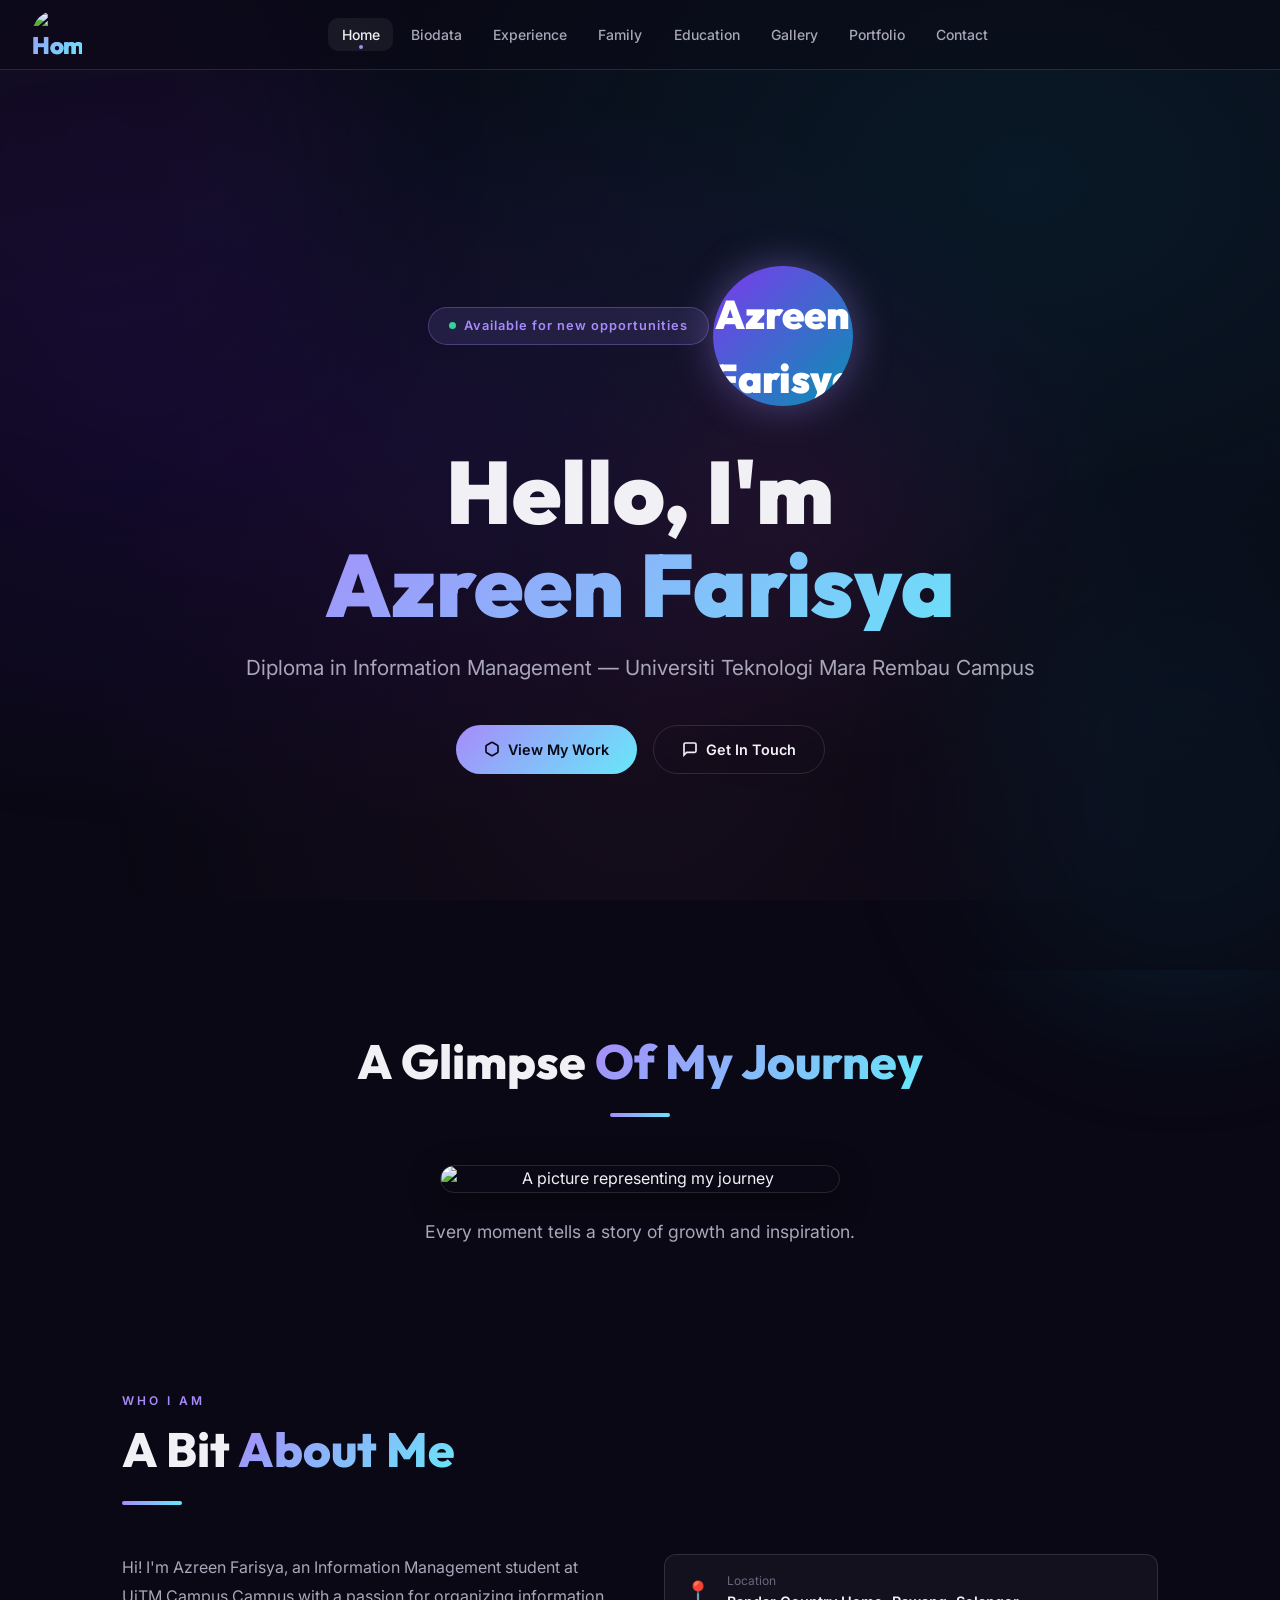
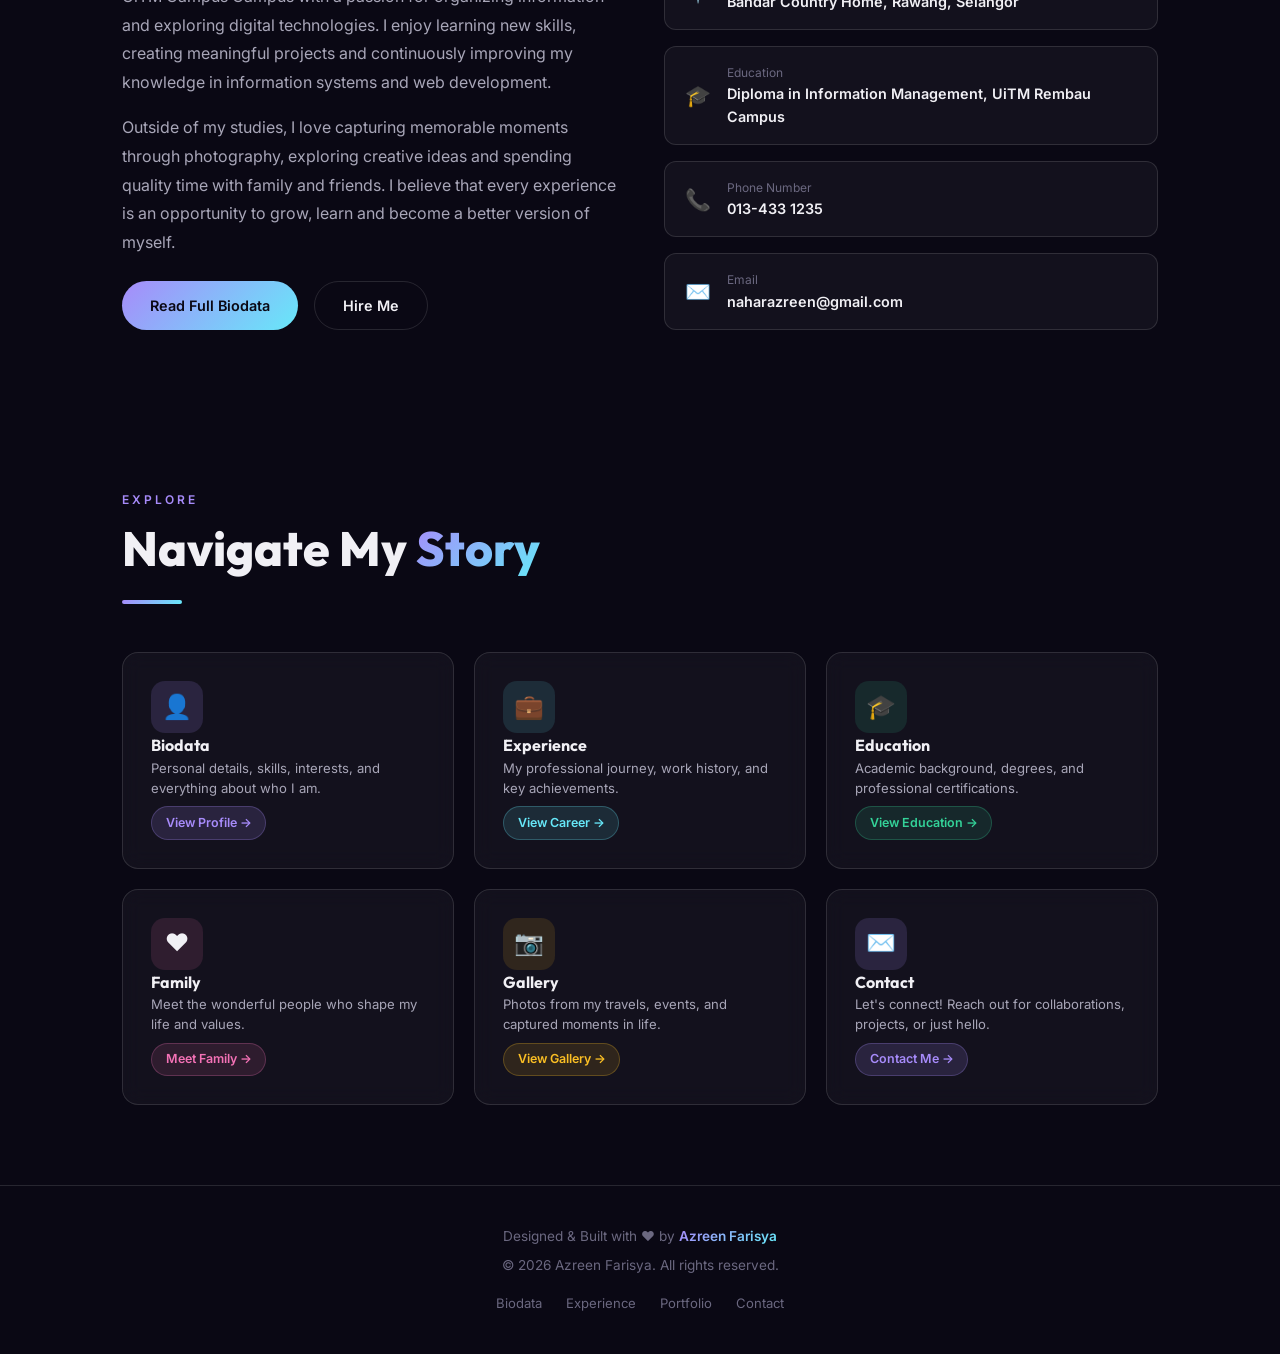
==== index.html @ 2688e260 "index.html" ====
<!DOCTYPE html>
<html lang="en">
<head>
    <meta charset="UTF-8" />
    <meta name="viewport" content="width=device-width, initial-scale=1.0" />
    <meta name="description" content="Alex Morgan — Software Engineer & Creative Mind. Welcome to my personal website." />
    <title>Azreen Farisya — Personal Website</title>

    <!-- ── ALL CSS MERGED INTERNALLY ── -->
    <style>
        /* ============================================================
           PERSONAL WEBSITE — GLOBAL DESIGN SYSTEM
           main.css (merged)
           ============================================================ */

        /* ── Google Fonts ── */
        @import url('https://fonts.googleapis.com/css2?family=Outfit:wght@300;400;500;600;700;800;900&family=Inter:wght@300;400;500;600&display=swap');

        /* ── CSS Custom Properties ── */
        :root {
            /* Color Palette */
            --bg-primary: #0a0814;
            --bg-secondary: #120f24;
            --bg-card: rgba(255, 255, 255, 0.04);
            --bg-card-hover: rgba(255, 255, 255, 0.08);
            --glass: rgba(255, 255, 255, 0.06);
            --glass-border: rgba(255, 255, 255, 0.12);

            /* Accent Colors */
            --accent-purple: #a78bfa;
            --accent-cyan: #67e8f9;
            --accent-pink: #f472b6;
            --accent-amber: #fbbf24;
            --accent-green: #34d399;

            /* Gradient */
            --grad-main: linear-gradient(135deg, #a78bfa 0%, #67e8f9 100%);
            --grad-card: linear-gradient(135deg, rgba(167, 139, 250, 0.15) 0%, rgba(103, 232, 249, 0.08) 100%);
            --grad-bg: radial-gradient(ellipse at 20% 50%, rgba(88, 28, 220, 0.25) 0%, transparent 60%),
                radial-gradient(ellipse at 80% 20%, rgba(6, 182, 212, 0.2) 0%, transparent 60%),
                radial-gradient(ellipse at 50% 80%, rgba(244, 114, 182, 0.1) 0%, transparent 60%);

            /* Text */
            --text-primary: #f1f0f5;
            --text-secondary: #a8a6b8;
            --text-muted: #6b6880;

            /* Typography */
            --font-heading: 'Outfit', sans-serif;
            --font-body: 'Inter', sans-serif;

            /* Spacing */
            --nav-h: 70px;

            /* Effects */
            --shadow-glow: 0 0 40px rgba(167, 139, 250, 0.25);
            --shadow-card: 0 8px 32px rgba(0, 0, 0, 0.4);
            --blur: blur(20px);
            --radius: 16px;
            --radius-sm: 10px;
            --radius-pill: 999px;

            /* Transitions */
            --trans: 0.3s cubic-bezier(0.4, 0, 0.2, 1);
            --trans-fast: 0.15s ease;
            --trans-slow: 0.6s cubic-bezier(0.4, 0, 0.2, 1);
        }

        /* ── Reset & Base ── */
        *,
        *::before,
        *::after {
            box-sizing: border-box;
            margin: 0;
            padding: 0;
        }

        html {
            scroll-behavior: smooth;
            font-size: 16px;
        }

        body {
            font-family: var(--font-body);
            background-color: var(--bg-primary);
            color: var(--text-primary);
            min-height: 100vh;
            line-height: 1.6;
            overflow-x: hidden;
        }

        body::before {
            content: '';
            position: fixed;
            inset: 0;
            background: var(--grad-bg);
            pointer-events: none;
            z-index: 0;
        }

        img {
            max-width: 100%;
            display: block;
        }
        a {
            color: inherit;
            text-decoration: none;
        }
        ul {
            list-style: none;
        }

        /* ── Scrollbar ── */
        ::-webkit-scrollbar {
            width: 6px;
        }
        ::-webkit-scrollbar-track {
            background: var(--bg-primary);
        }
        ::-webkit-scrollbar-thumb {
            background: rgba(167, 139, 250, 0.4);
            border-radius: 3px;
        }
        ::-webkit-scrollbar-thumb:hover {
            background: var(--accent-purple);
        }

        /* ── NAVIGATION BAR (from biodata.html) ── */
        .navbar {
            position: fixed;
            top: 0;
            left: 0;
            right: 0;
            height: var(--nav-h, 70px);
            z-index: 1000;
            display: flex;
            align-items: center;
            padding: 0 2rem;
            background: rgba(10, 8, 20, 0.75);
            backdrop-filter: blur(20px);
            -webkit-backdrop-filter: blur(20px);
            border-bottom: 1px solid var(--glass-border);
        }

        .nav-logo {
            font-family: var(--font-heading);
            font-size: 1.5rem;
            font-weight: 800;
            background: var(--grad-main);
            -webkit-background-clip: text;
            -webkit-text-fill-color: transparent;
            background-clip: text;
            letter-spacing: -0.5px;
            cursor: pointer;
            transition: opacity var(--trans-fast);
        }
        .nav-logo:hover {
            opacity: 0.85;
        }

        .nav-logo img {
            width: 50px;
            height: 50px;
            border-radius: 50%;
            object-fit: cover;
            display: block;
        }

        .nav-links {
            display: flex;
            align-items: center;
            gap: 0.25rem;
            margin: 0 auto;
        }

        .nav-link {
            font-family: var(--font-body);
            font-size: 0.875rem;
            font-weight: 500;
            color: var(--text-secondary);
            padding: 0.5rem 0.85rem;
            border-radius: var(--radius-sm, 10px);
            transition: color var(--trans-fast), background var(--trans-fast);
            position: relative;
        }
        .nav-link:hover,
        .nav-link.active {
            color: var(--text-primary);
            background: var(--glass);
        }
        .nav-link.active::after {
            content: '';
            position: absolute;
            bottom: 2px;
            left: 50%;
            transform: translateX(-50%);
            width: 4px;
            height: 4px;
            border-radius: 50%;
            background: var(--accent-purple);
        }

        /* ── Hamburger Toggle ── */
        .nav-toggle {
            display: none;
            flex-direction: column;
            gap: 5px;
            cursor: pointer;
            padding: 4px;
            border: none;
            background: transparent;
        }
        .nav-toggle span {
            display: block;
            width: 24px;
            height: 2px;
            background: var(--text-primary);
            border-radius: 2px;
            transition: transform var(--trans), opacity var(--trans);
        }
        .nav-toggle.open span:nth-child(1) {
            transform: translateY(7px) rotate(45deg);
        }
        .nav-toggle.open span:nth-child(2) {
            opacity: 0;
        }
        .nav-toggle.open span:nth-child(3) {
            transform: translateY(-7px) rotate(-45deg);
        }

        /* ── Mobile Responsive ── */
        @media (max-width: 768px) {
            .nav-toggle {
                display: flex;
            }
            .nav-links {
                position: fixed;
                top: var(--nav-h, 70px);
                left: 0;
                right: 0;
                background: rgba(10, 8, 20, 0.97);
                backdrop-filter: blur(20px);
                flex-direction: column;
                padding: 1.5rem;
                gap: 0.5rem;
                transform: translateY(-110%);
                transition: transform var(--trans);
                border-bottom: 1px solid var(--glass-border);
            }
            .nav-links.open {
                transform: translateY(0);
            }
            .nav-link {
                width: 100%;
                text-align: center;
                padding: 0.75rem;
            }
        }
        /* ============================================================
           PAGE WRAPPER
           ============================================================ */

        .page-wrap {
            position: relative;
            z-index: 1;
            padding-top: var(--nav-h);
            min-height: 100vh;
        }

        /* ============================================================
           SECTION BASE
           ============================================================ */

        .section {
            padding: 5rem 2rem;
            max-width: 1100px;
            margin: 0 auto;
        }

        .section-tag {
            font-size: 0.75rem;
            font-weight: 600;
            text-transform: uppercase;
            letter-spacing: 3px;
            color: var(--accent-purple);
            margin-bottom: 0.75rem;
        }

        .section-title {
            font-family: var(--font-heading);
            font-size: clamp(2rem, 4vw, 3rem);
            font-weight: 800;
            line-height: 1.15;
            margin-bottom: 1rem;
            color: var(--text-primary);
        }

        .section-title span {
            background: var(--grad-main);
            -webkit-background-clip: text;
            -webkit-text-fill-color: transparent;
            background-clip: text;
        }

        .section-subtitle {
            font-size: 1.05rem;
            color: var(--text-secondary);
            max-width: 600px;
            line-height: 1.7;
        }

        .section-divider {
            width: 60px;
            height: 4px;
            border-radius: 2px;
            background: var(--grad-main);
            margin: 1.5rem 0 3rem;
        }

        /* ============================================================
           CARDS
           ============================================================ */

        .card {
            background: var(--bg-card);
            border: 1px solid var(--glass-border);
            border-radius: var(--radius);
            padding: 1.75rem;
            transition: background var(--trans), transform var(--trans), box-shadow var(--trans);
            backdrop-filter: blur(10px);
            position: relative;
            overflow: hidden;
        }

        .card::before {
            content: '';
            position: absolute;
            inset: 0;
            background: var(--grad-card);
            opacity: 0;
            transition: opacity var(--trans);
            border-radius: var(--radius);
        }

        .card:hover {
            background: var(--bg-card-hover);
            transform: translateY(-4px);
            box-shadow: var(--shadow-card), 0 0 30px rgba(167, 139, 250, 0.15);
        }
        .card:hover::before {
            opacity: 1;
        }

        .card-inner {
            position: relative;
            z-index: 1;
        }

        /* ============================================================
           BUTTONS
           ============================================================ */

        .btn {
            display: inline-flex;
            align-items: center;
            gap: 0.5rem;
            padding: 0.75rem 1.75rem;
            border-radius: var(--radius-pill);
            font-family: var(--font-body);
            font-size: 0.9rem;
            font-weight: 600;
            cursor: pointer;
            transition: all var(--trans);
            border: none;
            text-decoration: none;
        }

        .btn-primary {
            background: var(--grad-main);
            color: #0a0814;
        }
        .btn-primary:hover {
            box-shadow: 0 0 25px rgba(167, 139, 250, 0.6);
            transform: translateY(-2px);
        }

        .btn-outline {
            background: transparent;
            color: var(--text-primary);
            border: 1px solid var(--glass-border);
        }
        .btn-outline:hover {
            background: var(--glass);
            border-color: var(--accent-purple);
            box-shadow: 0 0 20px rgba(167, 139, 250, 0.2);
            transform: translateY(-2px);
        }

        /* ============================================================
           BADGE / PILL TAGS
           ============================================================ */

        .badge {
            display: inline-flex;
            align-items: center;
            gap: 0.4rem;
            padding: 0.35rem 0.85rem;
            border-radius: var(--radius-pill);
            font-size: 0.78rem;
            font-weight: 600;
            background: rgba(167, 139, 250, 0.15);
            color: var(--accent-purple);
            border: 1px solid rgba(167, 139, 250, 0.25);
        }
        .badge.cyan {
            background: rgba(103, 232, 249, 0.12);
            color: var(--accent-cyan);
            border-color: rgba(103, 232, 249, 0.25);
        }
        .badge.pink {
            background: rgba(244, 114, 182, 0.12);
            color: var(--accent-pink);
            border-color: rgba(244, 114, 182, 0.25);
        }
        .badge.amber {
            background: rgba(251, 191, 36, 0.12);
            color: var(--accent-amber);
            border-color: rgba(251, 191, 36, 0.25);
        }
        .badge.green {
            background: rgba(52, 211, 153, 0.12);
            color: var(--accent-green);
            border-color: rgba(52, 211, 153, 0.25);
        }

        /* ============================================================
           TOAST NOTIFICATIONS
           ============================================================ */

        #toast-container {
            position: fixed;
            bottom: 1.5rem;
            right: 1.5rem;
            z-index: 9999;
            display: flex;
            flex-direction: column;
            gap: 0.75rem;
            pointer-events: none;
        }

        .toast {
            display: flex;
            align-items: flex-start;
            gap: 0.85rem;
            background: rgba(18, 15, 36, 0.95);
            border: 1px solid var(--glass-border);
            border-radius: var(--radius);
            padding: 1rem 1.25rem;
            min-width: 300px;
            max-width: 380px;
            backdrop-filter: blur(20px);
            box-shadow: 0 8px 32px rgba(0, 0, 0, 0.5), 0 0 0 1px rgba(255, 255, 255, 0.05);
            pointer-events: all;
            animation: toastIn 0.4s cubic-bezier(0.4, 0, 0.2, 1) forwards;
            position: relative;
            overflow: hidden;
        }

        .toast.hide {
            animation: toastOut 0.35s cubic-bezier(0.4, 0, 0.2, 1) forwards;
        }

        .toast::before {
            content: '';
            position: absolute;
            left: 0;
            top: 0;
            bottom: 0;
            width: 3px;
            border-radius: 2px 0 0 2px;
        }
        .toast.success::before {
            background: var(--accent-green);
        }
        .toast.info::before {
            background: var(--accent-cyan);
        }
        .toast.warning::before {
            background: var(--accent-amber);
        }
        .toast.error::before {
            background: var(--accent-pink);
        }
        .toast.welcome::before {
            background: var(--accent-purple);
        }

        .toast-icon {
            font-size: 1.25rem;
            flex-shrink: 0;
            margin-top: 0.1rem;
        }

        .toast-body {
            flex: 1;
        }
        .toast-title {
            font-family: var(--font-heading);
            font-size: 0.9rem;
            font-weight: 700;
            color: var(--text-primary);
            margin-bottom: 0.2rem;
        }
        .toast-msg {
            font-size: 0.8rem;
            color: var(--text-secondary);
            line-height: 1.5;
        }

        .toast-close {
            background: transparent;
            border: none;
            color: var(--text-muted);
            cursor: pointer;
            font-size: 1rem;
            line-height: 1;
            padding: 0;
            transition: color var(--trans-fast);
            flex-shrink: 0;
        }
        .toast-close:hover {
            color: var(--text-primary);
        }

        .toast-progress {
            position: absolute;
            bottom: 0;
            left: 0;
            height: 2px;
            background: var(--grad-main);
            border-radius: 0 0 var(--radius) var(--radius);
            animation: toastProgress linear forwards;
        }

        @keyframes toastIn {
            from {
                opacity: 0;
                transform: translateX(100%);
            }
            to {
                opacity: 1;
                transform: translateX(0);
            }
        }
        @keyframes toastOut {
            from {
                opacity: 1;
                transform: translateX(0);
            }
            to {
                opacity: 0;
                transform: translateX(110%);
            }
        }
        @keyframes toastProgress {
            from {
                width: 100%;
            }
            to {
                width: 0%;
            }
        }

        /* ============================================================
           SKILL BARS
           ============================================================ */

        .skill-item {
            margin-bottom: 1.25rem;
        }
        .skill-header {
            display: flex;
            justify-content: space-between;
            margin-bottom: 0.5rem;
            font-size: 0.875rem;
            font-weight: 500;
        }
        .skill-bar {
            height: 6px;
            border-radius: 3px;
            background: rgba(255, 255, 255, 0.08);
            overflow: hidden;
        }
        .skill-fill {
            height: 100%;
            border-radius: 3px;
            background: var(--grad-main);
            width: 0;
            transition: width 1.2s cubic-bezier(0.4, 0, 0.2, 1);
        }

        /* ============================================================
           TIMELINE
           ============================================================ */

        .timeline {
            position: relative;
            padding-left: 2.5rem;
        }
        .timeline::before {
            content: '';
            position: absolute;
            left: 0.5rem;
            top: 0.5rem;
            bottom: 0;
            width: 2px;
            background: linear-gradient(to bottom, var(--accent-purple), transparent);
            border-radius: 1px;
        }

        .timeline-item {
            position: relative;
            margin-bottom: 2.5rem;
        }
        .timeline-item::before {
            content: '';
            position: absolute;
            left: -2.05rem;
            top: 0.35rem;
            width: 12px;
            height: 12px;
            border-radius: 50%;
            background: var(--accent-purple);
            box-shadow: 0 0 12px rgba(167, 139, 250, 0.6);
            border: 2px solid var(--bg-primary);
        }
        .timeline-date {
            font-size: 0.78rem;
            font-weight: 600;
            color: var(--accent-cyan);
            text-transform: uppercase;
            letter-spacing: 1px;
            margin-bottom: 0.5rem;
        }
        .timeline-title {
            font-family: var(--font-heading);
            font-size: 1.1rem;
            font-weight: 700;
            margin-bottom: 0.3rem;
        }
        .timeline-sub {
            font-size: 0.875rem;
            color: var(--accent-purple);
            margin-bottom: 0.75rem;
        }
        .timeline-desc {
            font-size: 0.875rem;
            color: var(--text-secondary);
            line-height: 1.7;
        }

        /* ============================================================
           GRID UTILITIES
           ============================================================ */

        .grid-2 {
            display: grid;
            grid-template-columns: repeat(2, 1fr);
            gap: 1.5rem;
        }
        .grid-3 {
            display: grid;
            grid-template-columns: repeat(3, 1fr);
            gap: 1.5rem;
        }
        .grid-4 {
            display: grid;
            grid-template-columns: repeat(4, 1fr);
            gap: 1.5rem;
        }

        @media (max-width: 900px) {
            .grid-3 {
                grid-template-columns: repeat(2, 1fr);
            }
            .grid-4 {
                grid-template-columns: repeat(2, 1fr);
            }
        }
        @media (max-width: 600px) {
            .grid-2,
            .grid-3,
            .grid-4 {
                grid-template-columns: 1fr;
            }
        }

        /* ============================================================
           FOOTER
           ============================================================ */

        .footer {
            position: relative;
            z-index: 1;
            text-align: center;
            padding: 2.5rem 2rem;
            border-top: 1px solid var(--glass-border);
            background: rgba(10, 8, 20, 0.5);
        }
        .footer p {
            font-size: 0.85rem;
            color: var(--text-muted);
        }
        .footer span {
            background: var(--grad-main);
            -webkit-background-clip: text;
            -webkit-text-fill-color: transparent;
            background-clip: text;
            font-weight: 600;
        }
        .footer-links {
            display: flex;
            justify-content: center;
            gap: 1.5rem;
            margin-top: 1rem;
        }
        .footer-links a {
            font-size: 0.82rem;
            color: var(--text-muted);
            transition: color var(--trans-fast);
        }
        .footer-links a:hover {
            color: var(--accent-purple);
        }

        /* ============================================================
           AVATAR / PROFILE
           ============================================================ */

        .avatar-ring {
            position: relative;
            display: inline-block;
        }
        .avatar-ring::before {
            content: '';
            position: absolute;
            inset: -4px;
            border-radius: 50%;
            background: var(--grad-main);
            z-index: -1;
            animation: spin 8s linear infinite;
        }
        .avatar-ring::after {
            content: '';
            position: absolute;
            inset: -8px;
            border-radius: 50%;
            background: var(--grad-main);
            opacity: 0.2;
            z-index: -2;
            filter: blur(8px);
        }

        @keyframes spin {
            from {
                transform: rotate(0deg);
            }
            to {
                transform: rotate(360deg);
            }
        }

        .avatar {
            width: 180px;
            height: 180px;
            border-radius: 50%;
            object-fit: cover;
            border: 4px solid var(--bg-primary);
        }

        /* ============================================================
           MISC UTILITIES
           ============================================================ */

        .text-gradient {
            background: var(--grad-main);
            -webkit-background-clip: text;
            -webkit-text-fill-color: transparent;
            background-clip: text;
        }
        .flex {
            display: flex;
        }
        .items-center {
            align-items: center;
        }
        .gap-1 {
            gap: 0.5rem;
        }
        .gap-2 {
            gap: 1rem;
        }
        .gap-3 {
            gap: 1.5rem;
        }
        .mt-1 {
            margin-top: 0.5rem;
        }
        .mt-2 {
            margin-top: 1rem;
        }
        .mt-3 {
            margin-top: 1.5rem;
        }
        .mb-1 {
            margin-bottom: 0.5rem;
        }
        .mb-2 {
            margin-bottom: 1rem;
        }

        /* Fade in on scroll */
        .fade-up {
            opacity: 0;
            transform: translateY(30px);
            transition: opacity 0.7s ease, transform 0.7s ease;
        }
        .fade-up.visible {
            opacity: 1;
            transform: translateY(0);
        }

        /* ── Floating orbs in background ── */
        .orb {
            position: fixed;
            border-radius: 50%;
            filter: blur(80px);
            opacity: 0.15;
            pointer-events: none;
            z-index: 0;
            animation: float 12s ease-in-out infinite;
        }
        .orb-1 {
            width: 500px;
            height: 500px;
            background: #7c3aed;
            top: -100px;
            left: -150px;
        }
        .orb-2 {
            width: 400px;
            height: 400px;
            background: #0891b2;
            bottom: -100px;
            right: -100px;
            animation-delay: -6s;
        }
        .orb-3 {
            width: 300px;
            height: 300px;
            background: #be185d;
            top: 40%;
            left: 50%;
            animation-delay: -3s;
        }

        @keyframes float {
            0%,
            100% {
                transform: translateY(0) scale(1);
            }
            50% {
                transform: translateY(-30px) scale(1.05);
            }
        }

        /* ============================================================
           PAGE HERO
           ============================================================ */

        .page-hero {
            text-align: center;
            padding: 5rem 2rem 3rem;
            position: relative;
            z-index: 1;
        }
        .page-hero-tag {
            display: inline-flex;
            align-items: center;
            gap: 0.5rem;
            padding: 0.4rem 1rem;
            border-radius: var(--radius-pill);
            background: rgba(167, 139, 250, 0.12);
            border: 1px solid rgba(167, 139, 250, 0.25);
            font-size: 0.78rem;
            font-weight: 600;
            color: var(--accent-purple);
            text-transform: uppercase;
            letter-spacing: 2px;
            margin-bottom: 1.5rem;
        }
        .page-hero h1 {
            font-family: var(--font-heading);
            font-size: clamp(2.5rem, 6vw, 4rem);
            font-weight: 900;
            line-height: 1.1;
            margin-bottom: 1rem;
        }
        .page-hero p {
            font-size: 1.1rem;
            color: var(--text-secondary);
            max-width: 550px;
            margin: 0 auto;
            line-height: 1.7;
        }

        /* ─────────────────────────────────────────────────────────────
           HOMEPAGE — HERO, STATS, QUICK NAV, ABOUT SNIPPET
           (modified to include video background and picture section)
           ───────────────────────────────────────────────────────────── */

        /* ── Hero ── */
        .hero {
            min-height: 100vh;
            display: flex;
            align-items: center;
            justify-content: center;
            text-align: center;
            padding: 2rem;
            position: relative;
            overflow: hidden;
        }

        /* Video background */
        .hero-video {
            position: absolute;
            top: 0;
            left: 0;
            width: 100%;
            height: 100%;
            object-fit: cover;
            z-index: 0;
            filter: brightness(0.5); /* darken for text readability */
        }

        /* Remove mesh gradient overlay since we have video */
        .hero::before {
            content: '';
            position: absolute;
            inset: 0;
            background: rgba(10, 8, 20, 0.5); /* semi-transparent overlay for better contrast */
            pointer-events: none;
            z-index: 1;
        }

        .hero-particles {
            position: absolute;
            inset: 0;
            pointer-events: none;
            overflow: hidden;
            z-index: 1;
        }
        .particle {
            position: absolute;
            border-radius: 50%;
            background: var(--accent-purple);
            animation: particleFloat linear infinite;
            opacity: 0;
        }

        @keyframes particleFloat {
            0% {
                transform: translateY(100vh) scale(0);
                opacity: 0;
            }
            10% {
                opacity: 0.6;
            }
            90% {
                opacity: 0.3;
            }
            100% {
                transform: translateY(-20px) scale(1);
                opacity: 0;
            }
        }

        .hero-content {
            position: relative;
            z-index: 2;
            max-width: 900px;
        }

        .hero-badge {
            display: inline-flex;
            align-items: center;
            gap: 0.5rem;
            padding: 0.5rem 1.25rem;
            border-radius: 999px;
            background: rgba(167, 139, 250, 0.12);
            border: 1px solid rgba(167, 139, 250, 0.3);
            font-size: 0.8rem;
            font-weight: 600;
            color: var(--accent-purple);
            letter-spacing: 1px;
            margin-bottom: 2rem;
            animation: fadeDown 0.8s ease both;
        }
        .hero-badge .dot {
            width: 7px;
            height: 7px;
            border-radius: 50%;
            background: var(--accent-green);
            animation: pulse 2s ease infinite;
        }
        @keyframes pulse {
            0%,
            100% {
                box-shadow: 0 0 0 0 rgba(52, 211, 153, 0.5);
            }
            50% {
                box-shadow: 0 0 0 6px rgba(52, 211, 153, 0);
            }
        }
        @keyframes fadeDown {
            from {
                opacity: 0;
                transform: translateY(-20px);
            }
            to {
                opacity: 1;
                transform: translateY(0);
            }
        }
        @keyframes fadeUp {
            from {
                opacity: 0;
                transform: translateY(30px);
            }
            to {
                opacity: 1;
                transform: translateY(0);
            }
        }
        @keyframes fadeIn {
            from {
                opacity: 0;
            }
            to {
                opacity: 1;
            }
        }

        .hero h1 {
            font-family: var(--font-heading);
            font-size: clamp(3rem, 8vw, 5.5rem);
            font-weight: 900;
            line-height: 1.05;
            margin-bottom: 1.25rem;
            animation: fadeUp 1s ease 0.2s both;
        }
        .hero h1 .name {
            display: block;
            background: var(--grad-main);
            -webkit-background-clip: text;
            -webkit-text-fill-color: transparent;
            background-clip: text;
        }

        .hero-subtitle {
            font-size: clamp(1rem, 2.5vw, 1.3rem);
            color: var(--text-secondary);
            margin-bottom: 2.5rem;
            animation: fadeUp 1s ease 0.4s both;
        }

        .hero-avatar-wrapper {
            position: relative;
            display: inline-block;
            margin-bottom: 2.5rem;
            animation: fadeIn 1.2s ease 0.1s both;
        }
        .hero-avatar {
            width: 140px;
            height: 140px;
            border-radius: 50%;
            background: linear-gradient(135deg, #7c3aed 0%, #0891b2 100%);
            display: flex;
            align-items: center;
            justify-content: center;
            font-family: var(--font-heading);
            font-size: 2.5rem;
            font-weight: 900;
            color: #fff;
            position: relative;
            z-index: 2;
            box-shadow: 0 0 40px rgba(167, 139, 250, 0.4);
            overflow: hidden;
        }
        .hero-avatar img {
            width: 100%;
            height: 100%;
            object-fit: cover;  /* crops the image nicely without distortion */
            display: block;
        }
        .ring {
            position: absolute;
            border-radius: 50%;
            border: 2px solid;
            animation: expandRing 3s ease infinite;
            opacity: 0;
        }
        .ring-1 {
            inset: -10px;
            border-color: rgba(167, 139, 250, 0.4);
            animation-delay: 0s;
        }
        .ring-2 {
            inset: -22px;
            border-color: rgba(103, 232, 249, 0.3);
            animation-delay: 1s;
        }
        .ring-3 {
            inset: -34px;
            border-color: rgba(244, 114, 182, 0.2);
            animation-delay: 2s;
        }
        @keyframes expandRing {
            0% {
                transform: scale(0.9);
                opacity: 0.8;
            }
            100% {
                transform: scale(1.15);
                opacity: 0;
            }
        }

        .hero-ctas {
            display: flex;
            gap: 1rem;
            justify-content: center;
            flex-wrap: wrap;
            animation: fadeUp 1s ease 0.6s both;
        }

        /* ── Picture section (under the hero text) ── */
        .picture-section {
            padding: 4rem 2rem;
            max-width: 1100px;
            margin: 0 auto;
            text-align: center;
        }
        .picture-section img {
            width: 100%;
            max-width: 400px;
            height: auto;
            border-radius: var(--radius);
            box-shadow: var(--shadow-card);
            border: 1px solid var(--glass-border);
            margin-top: 2rem;
            display: block; 
            margin-left: auto; 
            margin-right: auto;
        }
        .picture-section .caption {
            margin-top: 1.5rem;
            font-size: 1.1rem;
            color: var(--text-secondary);
            max-width: 600px;
            margin-left: auto;
            margin-right: auto;
            line-height: 1.7;
        }

        /* ── Stats ── */
        .stats-grid {
            display: grid;
            grid-template-columns: repeat(4, 1fr);
            gap: 1.25rem;
            margin-top: 4rem;
        }
        .stat-card {
            text-align: center;
            padding: 2rem 1.5rem;
        }
        .stat-num {
            font-family: var(--font-heading);
            font-size: 2.5rem;
            font-weight: 900;
            background: var(--grad-main);
            -webkit-background-clip: text;
            -webkit-text-fill-color: transparent;
            background-clip: text;
            display: block;
        }
        .stat-label {
            font-size: 0.85rem;
            color: var(--text-secondary);
            margin-top: 0.4rem;
        }
        @media (max-width: 700px) {
            .stats-grid {
                grid-template-columns: repeat(2, 1fr);
            }
        }

        /* ── Quick Nav ── */
        .quick-nav-grid {
            display: grid;
            grid-template-columns: repeat(3, 1fr);
            gap: 1.25rem;
        }
        .qnav-card {
            display: flex;
            flex-direction: column;
            align-items: flex-start;
            gap: 0.75rem;
            text-decoration: none;
            color: inherit;
        }
        .qnav-icon {
            width: 52px;
            height: 52px;
            border-radius: 14px;
            display: flex;
            align-items: center;
            justify-content: center;
            font-size: 1.5rem;
        }
        .qnav-title {
            font-family: var(--font-heading);
            font-weight: 700;
            font-size: 1rem;
        }
        .qnav-desc {
            font-size: 0.82rem;
            color: var(--text-secondary);
            line-height: 1.5;
        }
        @media (max-width: 650px) {
            .quick-nav-grid {
                grid-template-columns: repeat(2, 1fr);
            }
        }
        @media (max-width: 400px) {
            .quick-nav-grid {
                grid-template-columns: 1fr;
            }
        }

        /* ── About snippet ── */
        .about-snippet {
            display: grid;
            grid-template-columns: 1fr 1fr;
            gap: 3rem;
            align-items: center;
        }
        .about-snippet p {
            color: var(--text-secondary);
            line-height: 1.8;
            margin-bottom: 1rem;
        }
        @media (max-width: 700px) {
            .about-snippet {
                grid-template-columns: 1fr;
            }
        }
        .about-right {
            display: flex;
            flex-direction: column;
            gap: 1rem;
        }
        .info-row {
            display: flex;
            align-items: center;
            gap: 1rem;
            padding: 1rem 1.25rem;
            border-radius: 12px;
            background: var(--bg-card);
            border: 1px solid var(--glass-border);
        }
        .info-icon {
            font-size: 1.3rem;
        }
        .info-label {
            font-size: 0.75rem;
            color: var(--text-muted);
        }
        .info-val {
            font-size: 0.9rem;
            font-weight: 600;
        }

        /* Remove old mesh overlay because we use video background */
        .hero::before {
            /* already defined above */;
        }
    </style>
</head>
<body>
    <!-- Floating orbs -->
    <div class="orb orb-1"></div>
    <div class="orb orb-2"></div>
    <div class="orb orb-3"></div>

    <!-- Navbar -->
    <nav class="navbar" role="navigation" aria-label="Main navigation">
        <a href="index.html" class="nav-logo">
            <img src="Image/Logo.jpeg" alt="Home" />
        </a>

        <button class="nav-toggle" id="nav-toggle" aria-label="Toggle menu" aria-expanded="false">
            <span></span><span></span><span></span>
        </button>

        <ul class="nav-links" id="nav-links">
            <li><a class="nav-link active" href="index.html">Home</a></li>
            <li><a class="nav-link" href="biodata.html">Biodata</a></li>
            <li><a class="nav-link" href="experience.html">Experience</a></li>
            <li><a class="nav-link" href="family.html">Family</a></li>
            <li><a class="nav-link" href="education.html">Education</a></li>
            <li><a class="nav-link" href="gallery.html">Gallery</a></li>
            <li><a class="nav-link" href="portfolio.html">Portfolio</a></li>
            <li><a class="nav-link" href="contact.html">Contact</a></li>
        </ul>
    </nav>

    <div class="page-wrap">
        <!-- ── HERO with VIDEO BACKGROUND ── -->
        <section class="hero">
            <!-- Video background -->
            <video class="hero-video" autoplay muted loop playsinline>
                <!-- Replace the src with your own video file or use a public one -->
                <source src="Video/Home_1.MP4" type="video/mp4">
                Your browser does not support the video tag.
            </video>

            <!-- Existing particles (optional) -->
            <div class="hero-particles" id="particles"></div>

            <div class="hero-content">
                <div class="hero-badge">
                    <span class="dot"></span>
                    Available for new opportunities
                </div>

                <div class="hero-avatar-wrapper">
                    <div class="hero-avatar">
                        <img src="Image/Logo.jpeg" alt="Azreen Farisya" />
                    </div>
                    <div class="ring ring-1"></div>
                    <div class="ring ring-2"></div>
                    <div class="ring ring-3"></div>
                </div>

                <h1>
                    Hello, I'm
                    <span class="name">Azreen Farisya</span>
                </h1>
                <p class="hero-subtitle">Diploma in Information Management — Universiti Teknologi Mara Rembau Campus</p>

                <div class="hero-ctas">
                    <a href="portfolio.html" class="btn btn-primary">
                        <svg width="16" height="16" viewBox="0 0 24 24" fill="none" stroke="currentColor" stroke-width="2.5"><path d="M21 16V8a2 2 0 0 0-1-1.73l-7-4a2 2 0 0 0-2 0l-7 4A2 2 0 0 0 3 8v8a2 2 0 0 0 1 1.73l7 4a2 2 0 0 0 2 0l7-4A2 2 0 0 0 21 16z"/></svg>
                        View My Work
                    </a>
                    <a href="contact.html" class="btn btn-outline">
                        <svg width="16" height="16" viewBox="0 0 24 24" fill="none" stroke="currentColor" stroke-width="2.5"><path d="M21 15a2 2 0 0 1-2 2H7l-4 4V5a2 2 0 0 1 2-2h14a2 2 0 0 1 2 2z"/></svg>
                        Get In Touch
                    </a>
                </div>
            </div>
        </section>

        <!-- ── PICTURE SECTION (under the hero text) ── -->
        <section class="picture-section fade-up">
            <h2 class="section-title">A Glimpse <span>Of My Journey</span></h2>
            <div class="section-divider" style="margin-left: auto; margin-right: auto;"></div>
            <!-- Replace the src with your own image -->
            <img src="Image/Home_2.jpeg" alt="A picture representing my journey" />
            <p class="caption">
                Every moment tells a story of growth and inspiration.
            </p>
        </section>

        <!-- ── ABOUT SNIPPET ── -->
        <div class="section">
            <p class="section-tag">Who I Am</p>
            <h2 class="section-title">A Bit <span>About Me</span></h2>
            <div class="section-divider"></div>
            <div class="about-snippet">
                <div class="fade-up">
                    <p>Hi! I'm Azreen Farisya, an Information Management student at UiTM Campus Campus with a passion for organizing information and exploring digital technologies. I enjoy learning new skills, creating meaningful projects and continuously improving my knowledge in information systems and web development.</p>
                    <p>Outside of my studies, I love capturing memorable moments through photography, exploring creative ideas and spending quality time with family and friends. I believe that every experience is an opportunity to grow, learn and become a better version of myself.</p>
                    <div class="flex gap-2 mt-3" style="flex-wrap:wrap">
                        <a href="biodata.html" class="btn btn-primary">Read Full Biodata</a>
                        <a href="contact.html" class="btn btn-outline">Hire Me</a>
                    </div>
                </div>
                <div class="about-right fade-up">
                    <div class="info-row">
                        <span class="info-icon">📍</span>
                        <div>
                            <div class="info-label">Location</div>
                            <div class="info-val">Bandar Country Home, Rawang, Selangor</div>
                        </div>
                    </div>
                    <div class="info-row">
                        <span class="info-icon">🎓</span>
                        <div>
                            <div class="info-label">Education</div>
                            <div class="info-val">Diploma in Information Management, UiTM Rembau Campus</div>
                        </div>
                    </div>
                    <div class="info-row">
                        <span class="info-icon">📞</span>
                        <div>
                            <div class="info-label">Phone Number</div>
                            <div class="info-val">013-433 1235</div>
                        </div>
                    </div>
                    <div class="info-row">
                        <span class="info-icon">✉️</span>
                        <div>
                            <div class="info-label">Email</div>
                            <div class="info-val">naharazreen@gmail.com</div>
                        </div>
                    </div>
                </div>
            </div>
        </div>

        <!-- ── QUICK NAV ── -->
        <div class="section">
            <p class="section-tag">Explore</p>
            <h2 class="section-title">Navigate My <span>Story</span></h2>
            <div class="section-divider"></div>
            <div class="quick-nav-grid">
                <a href="biodata.html" class="card qnav-card fade-up">
                    <div class="card-inner">
                        <div class="qnav-icon" style="background:rgba(167,139,250,0.15)">👤</div>
                        <div class="qnav-title">Biodata</div>
                        <div class="qnav-desc">Personal details, skills, interests, and everything about who I am.</div>
                        <span class="badge" style="margin-top:0.5rem">View Profile →</span>
                    </div>
                </a>
                <a href="experience.html" class="card qnav-card fade-up">
                    <div class="card-inner">
                        <div class="qnav-icon" style="background:rgba(103,232,249,0.12)">💼</div>
                        <div class="qnav-title">Experience</div>
                        <div class="qnav-desc">My professional journey, work history, and key achievements.</div>
                        <span class="badge cyan" style="margin-top:0.5rem">View Career →</span>
                    </div>
                </a>
                <a href="education.html" class="card qnav-card fade-up">
                    <div class="card-inner">
                        <div class="qnav-icon" style="background:rgba(52,211,153,0.12)">🎓</div>
                        <div class="qnav-title">Education</div>
                        <div class="qnav-desc">Academic background, degrees, and professional certifications.</div>
                        <span class="badge green" style="margin-top:0.5rem">View Education →</span>
                    </div>
                </a>
                <a href="family.html" class="card qnav-card fade-up">
                    <div class="card-inner">
                        <div class="qnav-icon" style="background:rgba(244,114,182,0.12)">❤️</div>
                        <div class="qnav-title">Family</div>
                        <div class="qnav-desc">Meet the wonderful people who shape my life and values.</div>
                        <span class="badge pink" style="margin-top:0.5rem">Meet Family →</span>
                    </div>
                </a>
                <a href="gallery.html" class="card qnav-card fade-up">
                    <div class="card-inner">
                        <div class="qnav-icon" style="background:rgba(251,191,36,0.12)">📷</div>
                        <div class="qnav-title">Gallery</div>
                        <div class="qnav-desc">Photos from my travels, events, and captured moments in life.</div>
                        <span class="badge amber" style="margin-top:0.5rem">View Gallery →</span>
                    </div>
                </a>
                <a href="contact.html" class="card qnav-card fade-up">
                    <div class="card-inner">
                        <div class="qnav-icon" style="background:rgba(167,139,250,0.15)">✉️</div>
                        <div class="qnav-title">Contact</div>
                        <div class="qnav-desc">Let's connect! Reach out for collaborations, projects, or just hello.</div>
                        <span class="badge" style="margin-top:0.5rem">Contact Me →</span>
                    </div>
                </a>
            </div>
        </div>

        <!-- Footer -->
        <footer class="footer">
            <p>Designed &amp; Built with ❤️ by <span>Azreen Farisya</span></p>
            <p style="margin-top:0.5rem">© 2026 Azreen Farisya. All rights reserved.</p>
            <div class="footer-links">
                <a href="biodata.html">Biodata</a>
                <a href="experience.html">Experience</a>
                <a href="portfolio.html">Portfolio</a>
                <a href="contact.html">Contact</a>
            </div>
        </footer>
    </div>

    <!-- Toast Container -->
    <div id="toast-container"></div>

    <script src="scripts/main.js"></script>
    <script>
        // Generate particles
        const container = document.getElementById('particles');
        const colors = ['#a78bfa', '#67e8f9', '#f472b6', '#34d399'];
        for (let i = 0; i < 25; i++) {
            const p = document.createElement('div');
            p.className = 'particle';
            const size = Math.random() * 6 + 2;
            p.style.cssText = `
            width:${size}px; height:${size}px;
            left:${Math.random()*100}%;
            animation-duration:${Math.random()*15+10}s;
            animation-delay:${Math.random()*10}s;
            background:${colors[Math.floor(Math.random()*colors.length)]};
          `;
            container.appendChild(p);
        }

        // Welcome toast
        setTimeout(() => {
            Toast.show({ type: 'welcome', title: 'Welcome! 👋', message: 'Thanks for visiting my personal website.' });
        }, 1000);
    </script>

    <script>
        // Mobile menu toggle (same as biodata.html)
        document.getElementById('nav-toggle').addEventListener('click', function() {
            document.getElementById('nav-links').classList.toggle('open');
        });
    </script>

    <script>
        // Fallback to reveal fade-up elements without external main.js
        document.addEventListener('DOMContentLoaded', function() {
            const fadeElements = document.querySelectorAll('.fade-up');

            // If IntersectionObserver is supported, use it
            if ('IntersectionObserver' in window) {
                const observer = new IntersectionObserver((entries) => {
                    entries.forEach(entry => {
                        if (entry.isIntersecting) {
                            entry.target.classList.add('visible');
                        }
                    });
                }, { threshold: 0.15 });

                fadeElements.forEach(el => observer.observe(el));
            } else {
                // Fallback: just show everything immediately
                fadeElements.forEach(el => el.classList.add('visible'));
            }
        });
    </script>
</body>
</html>
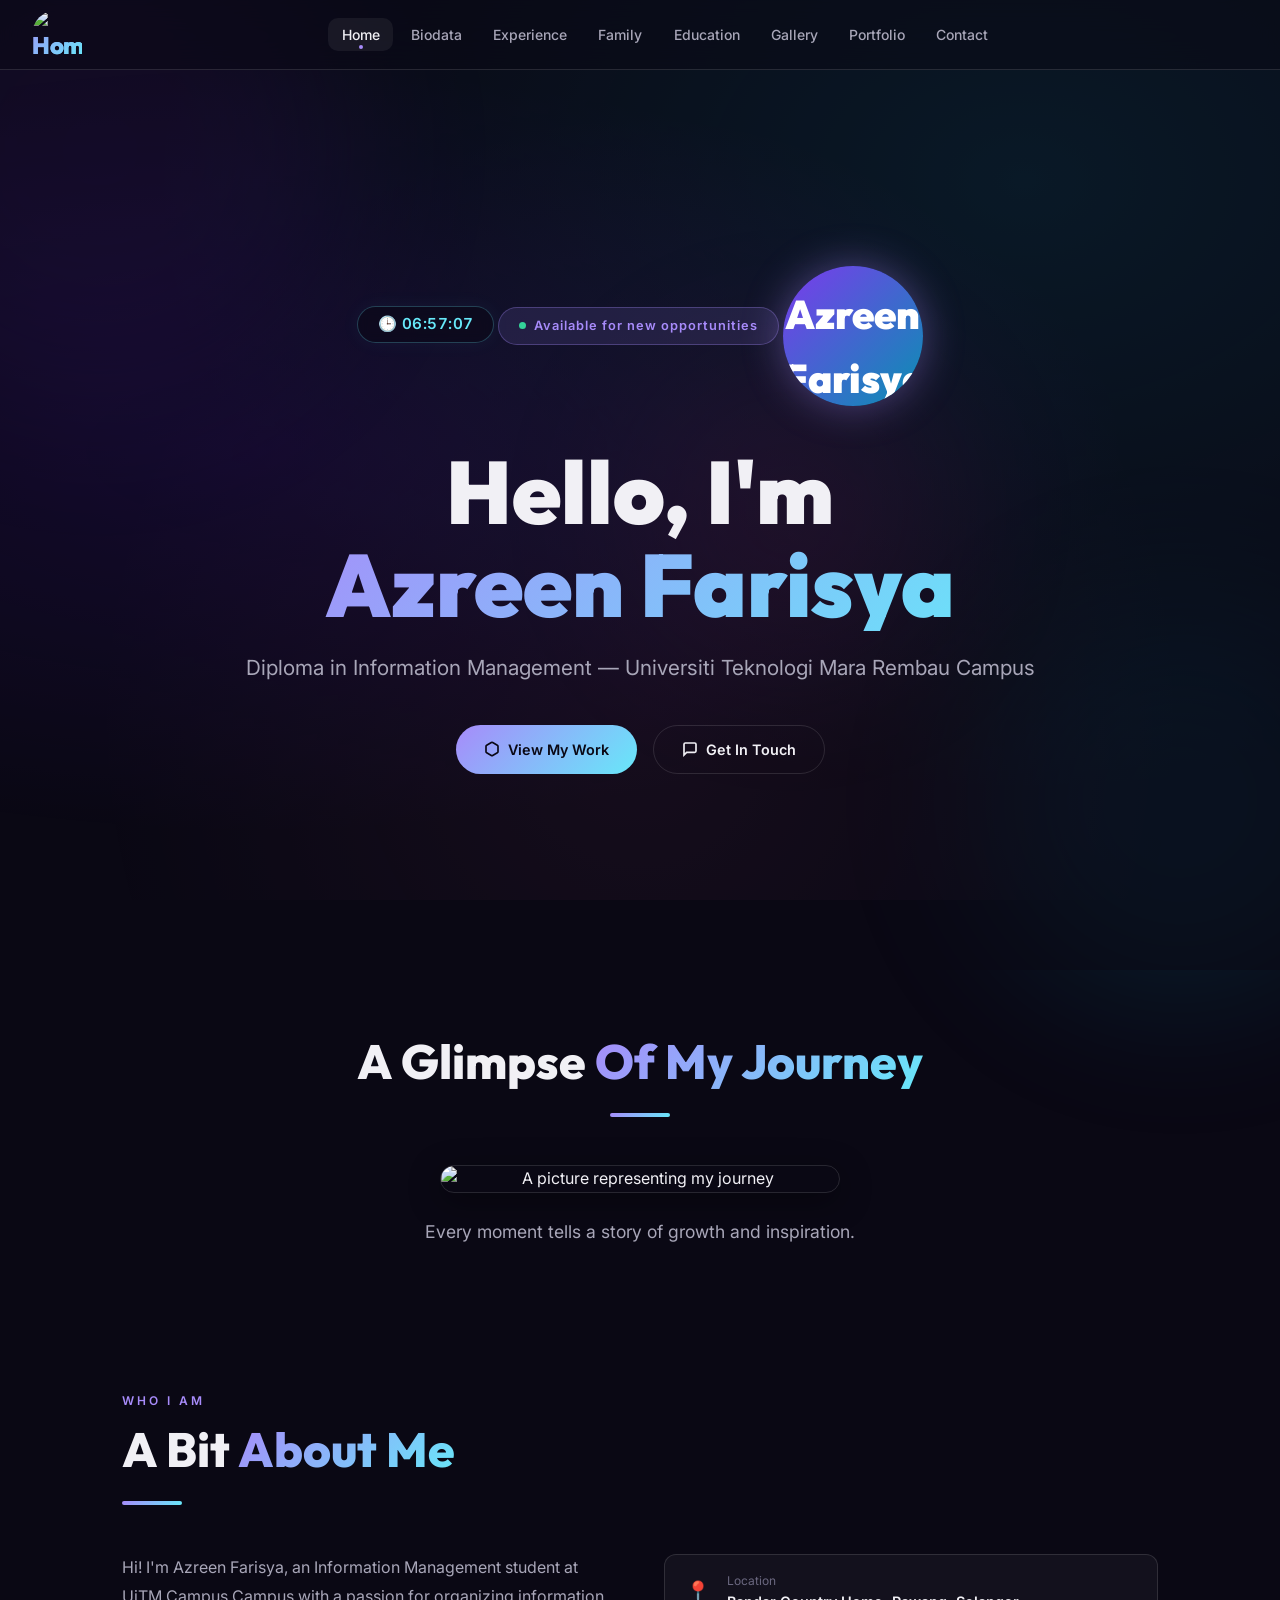
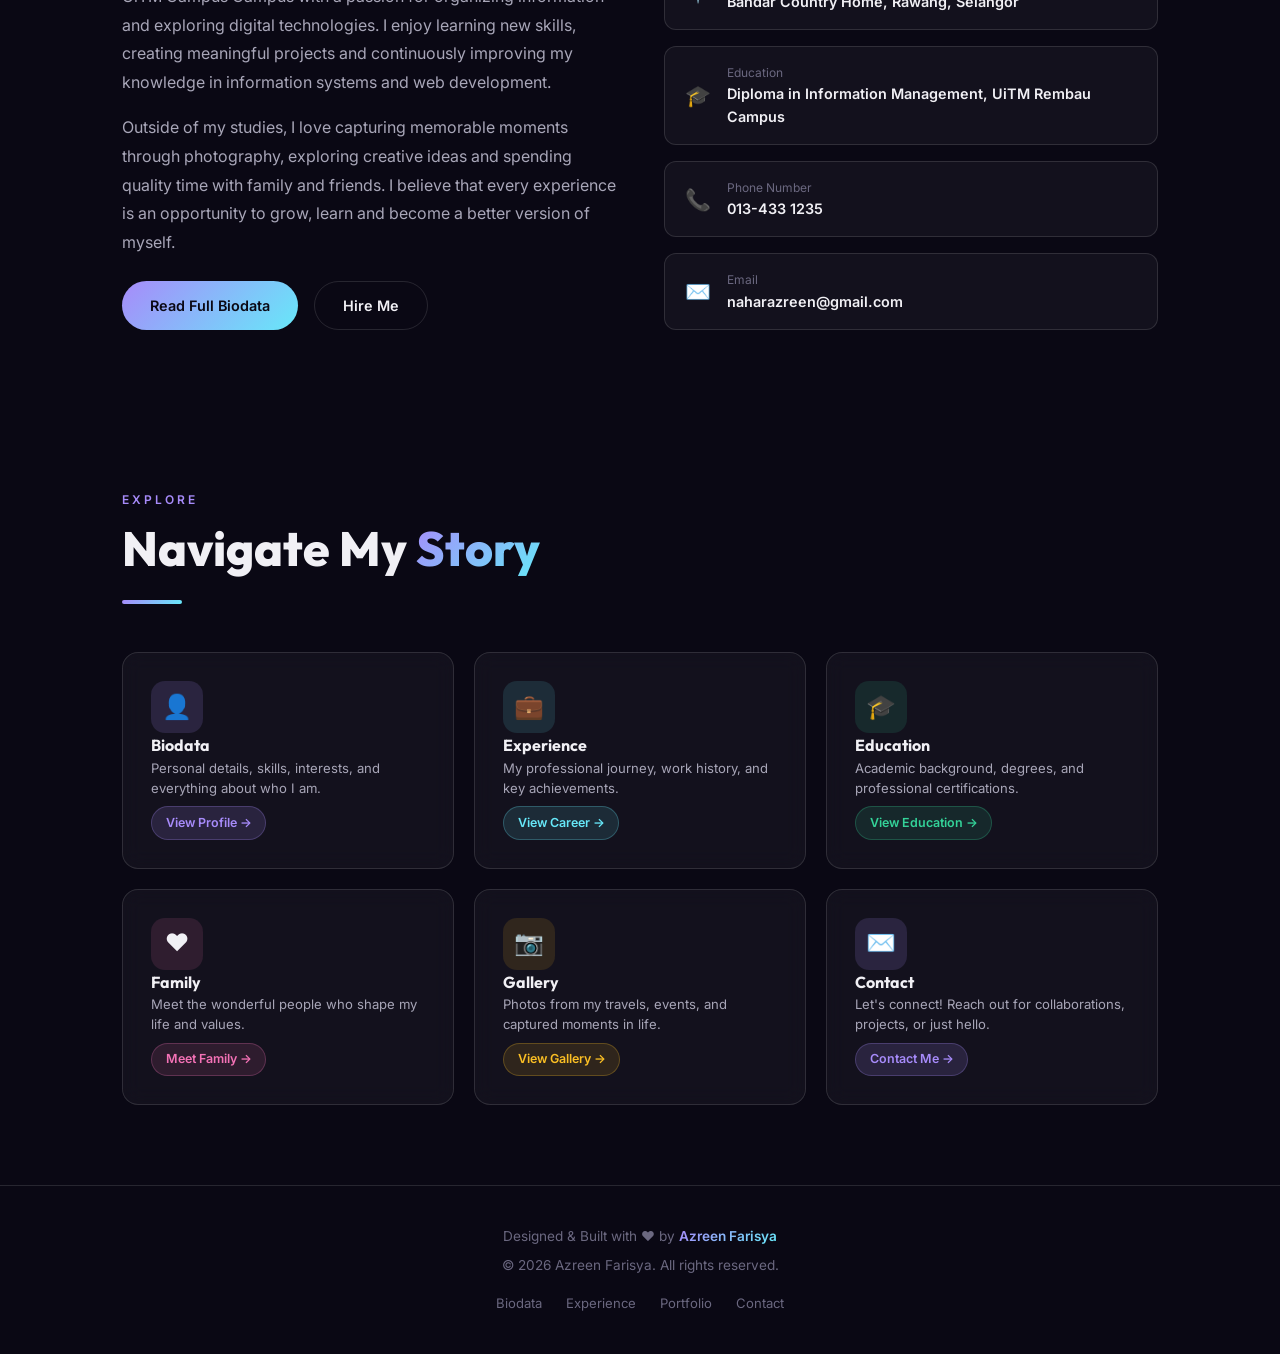
==== commit 55072743: "I do add clocks" ====
--- a/index.html
+++ b/index.html
@@ -125,7 +125,7 @@
             background: var(--accent-purple);
         }
 
-        /* ── NAVIGATION BAR (from biodata.html) ── */
+        /* ── NAVIGATION BAR ── */
         .navbar {
             position: fixed;
             top: 0;
@@ -1296,6 +1296,30 @@
         .hero::before {
             /* already defined above */;
         }
+
+        /* ── Hero Clock ── */
+.hero-clock {
+    display: inline-block;
+    font-family: var(--font-body);
+    font-size: 0.95rem;
+    font-weight: 600;
+    color: var(--accent-cyan);
+    background: rgba(10, 8, 20, 0.55);
+    padding: 0.35rem 1.2rem;
+    border-radius: var(--radius-pill);
+    border: 1px solid rgba(103, 232, 249, 0.25);
+    backdrop-filter: blur(6px);
+    -webkit-backdrop-filter: blur(6px);
+    letter-spacing: 0.5px;
+    margin-bottom: 0.75rem;
+    font-variant-numeric: tabular-nums;
+    box-shadow: 0 0 20px rgba(103, 232, 249, 0.05);
+    transition: border-color 0.3s ease, box-shadow 0.3s ease;
+}
+.hero-clock:hover {
+    border-color: var(--accent-purple);
+    box-shadow: 0 0 25px rgba(167, 139, 250, 0.15);
+}
     </style>
 </head>
 <body>
@@ -1340,6 +1364,7 @@
             <div class="hero-particles" id="particles"></div>
 
             <div class="hero-content">
+                <div class="hero-clock" id="hero-clock">🕒 --:--:--</div>
                 <div class="hero-badge">
                     <span class="dot"></span>
                     Available for new opportunities
@@ -1558,5 +1583,27 @@
             }
         });
     </script>
+
+    <script>
+        <!-- Kuala Lumpur Clock Update -->
+    function updateHeroClock() {
+        const clockEl = document.getElementById('hero-clock');
+        if (!clockEl) return;
+
+        const now = new Date();
+        const timeStr = now.toLocaleTimeString('en-US', {
+            timeZone: 'Asia/Kuala_Lumpur',
+            hour: '2-digit',
+            minute: '2-digit',
+            second: '2-digit',
+            hour12: false   // Set to true if you want AM/PM
+        });
+        clockEl.textContent = '🕒 ' + timeStr;
+    }
+
+    <!-- Update immediately and then every second -->
+    updateHeroClock();
+    setInterval(updateHeroClock, 1000);
+    </script>
 </body>
-</html>+</html>
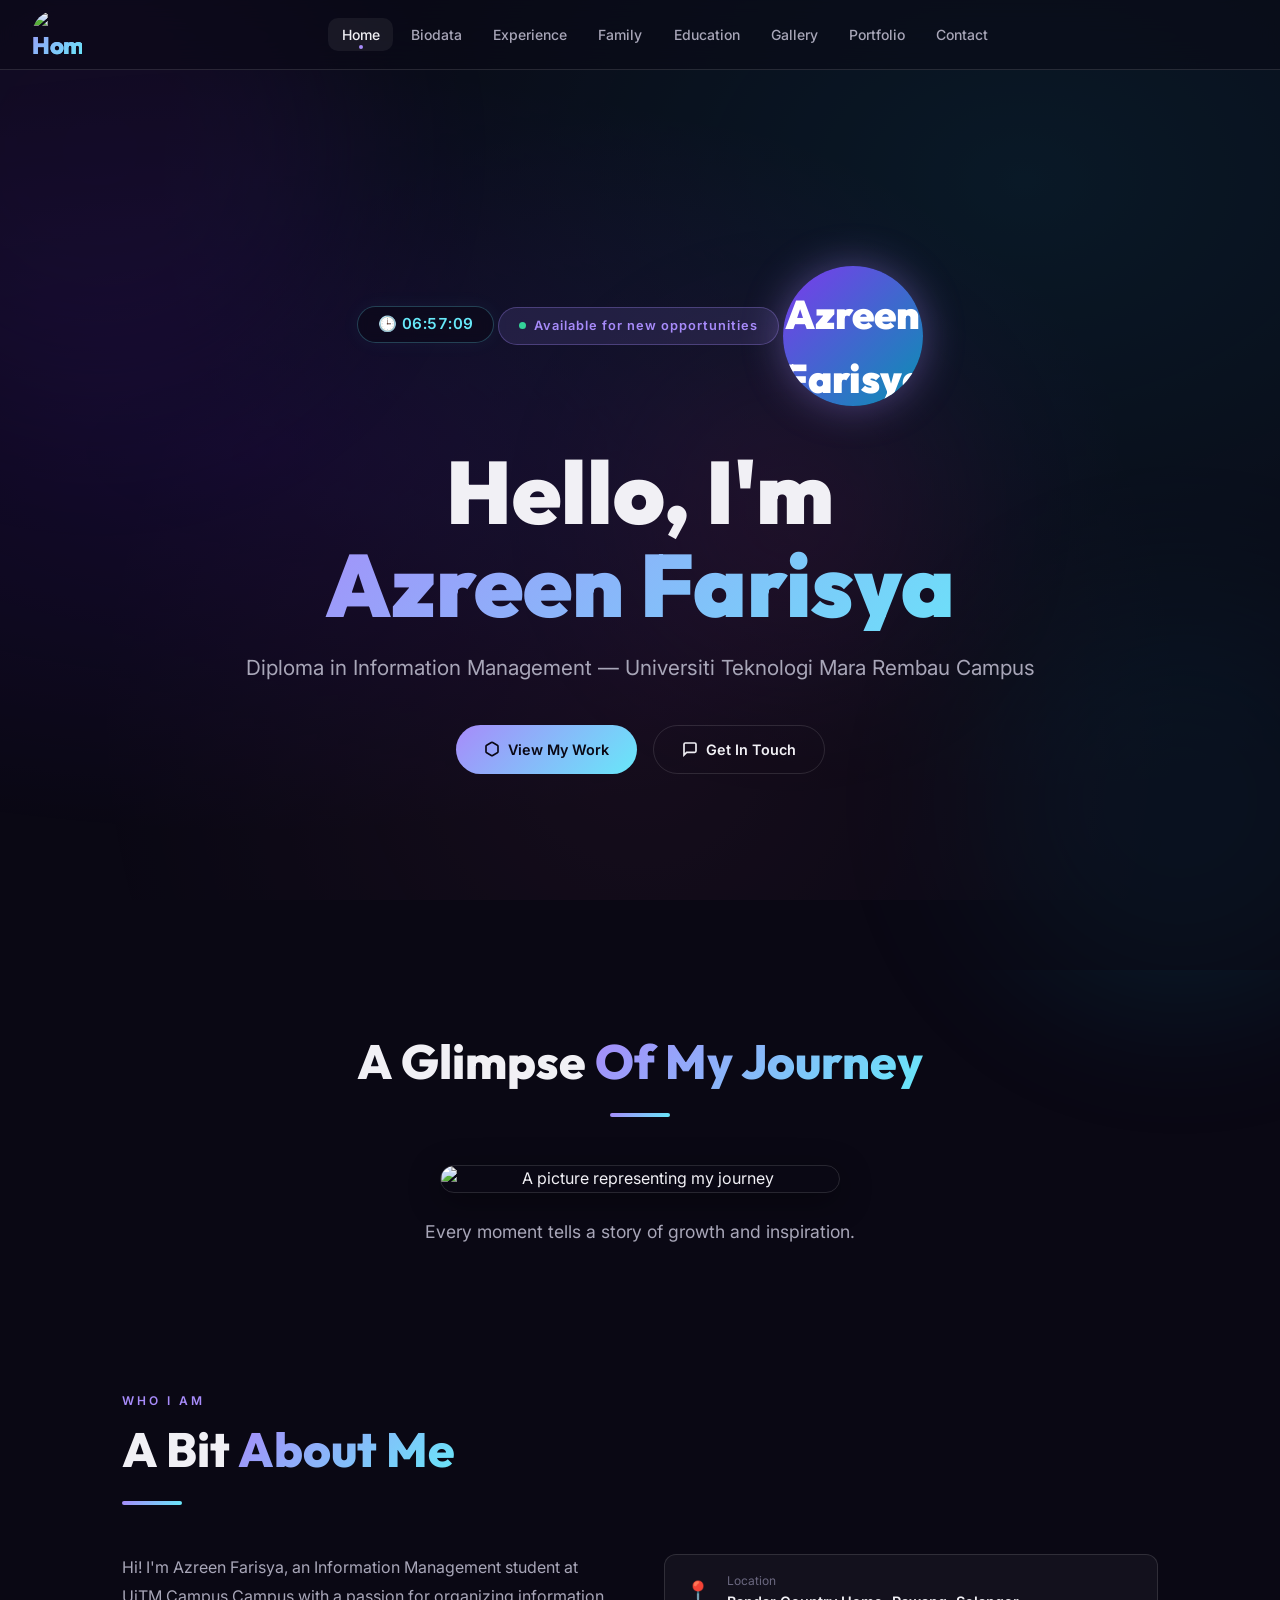
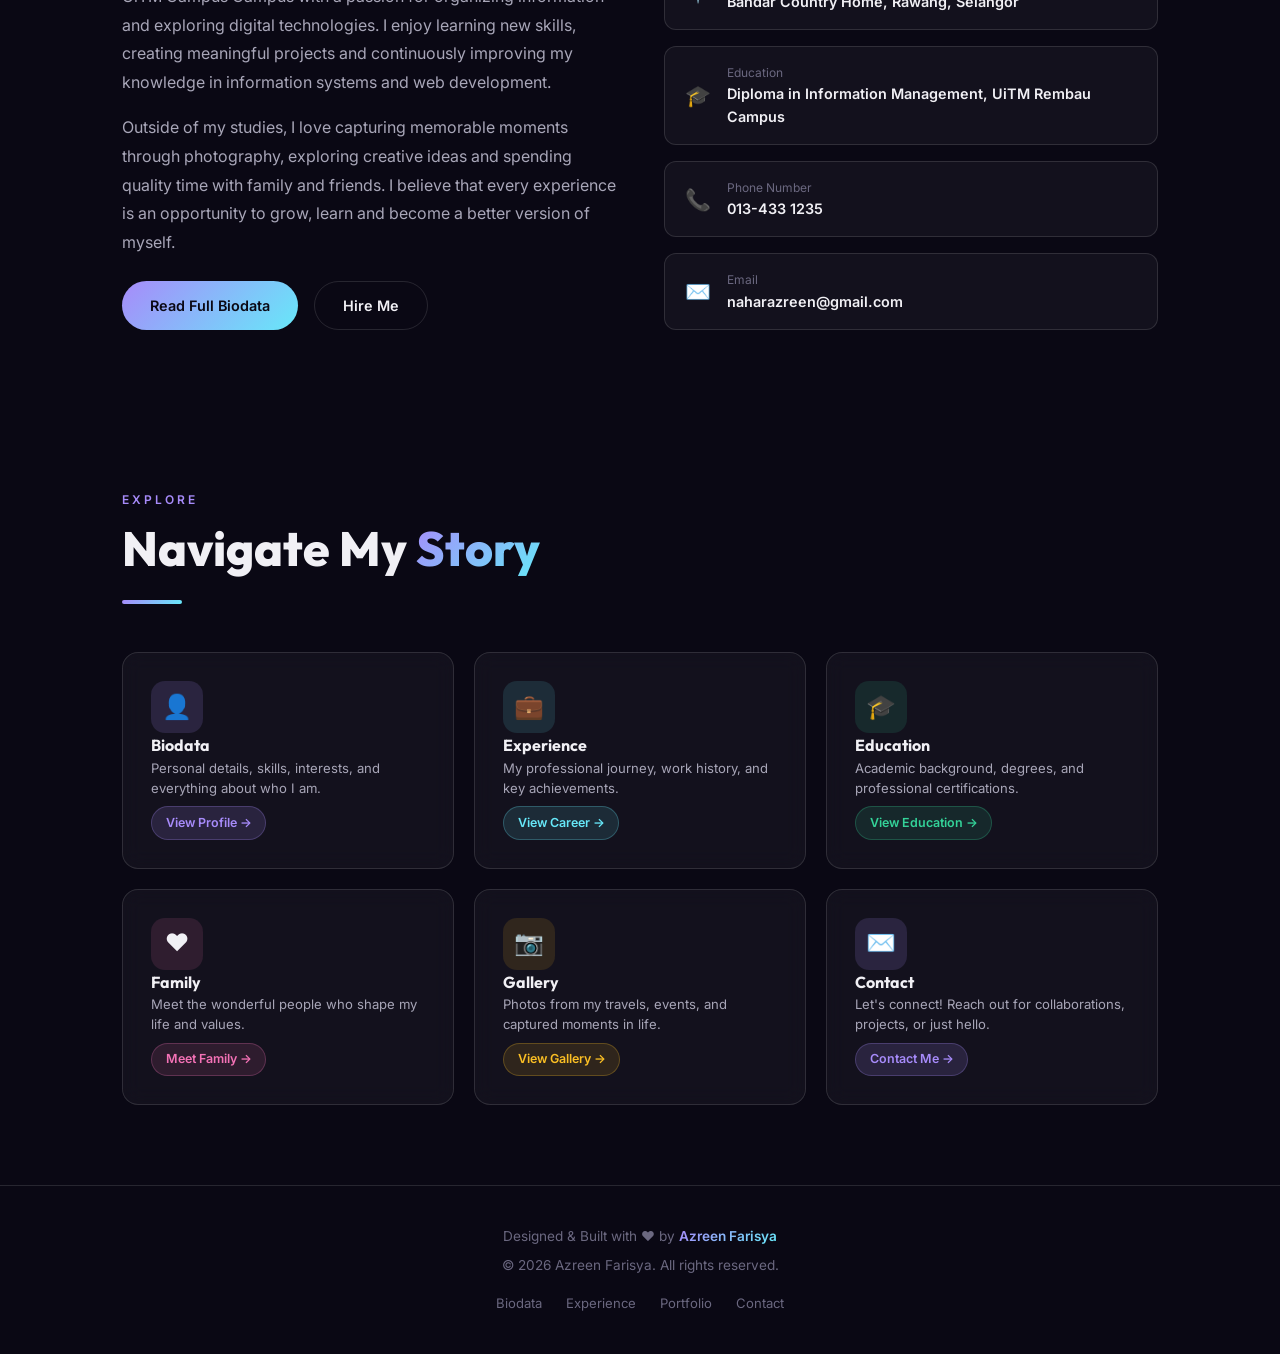
==== commit cc0ddc12: "Add files via upload" ====
--- a/index.html
+++ b/index.html
@@ -1606,4 +1606,4 @@
     setInterval(updateHeroClock, 1000);
     </script>
 </body>
-</html>
+</html>
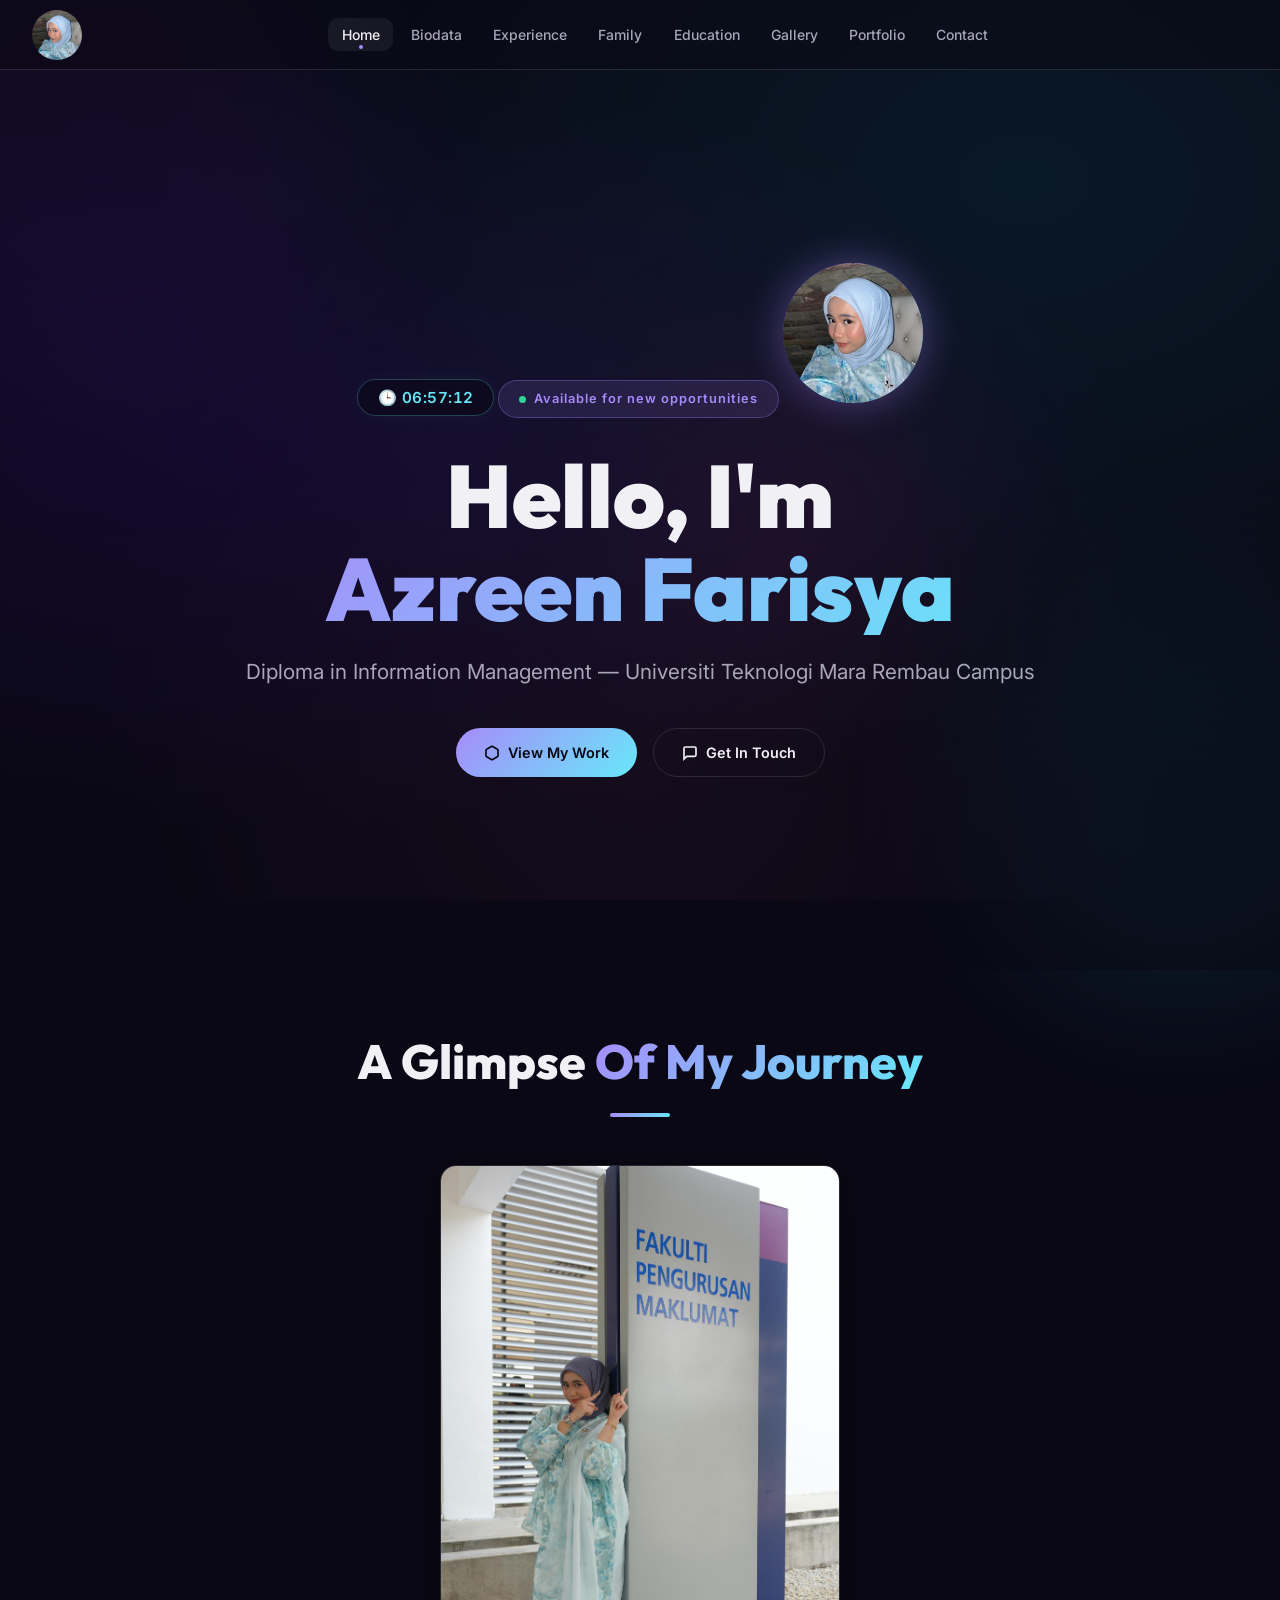
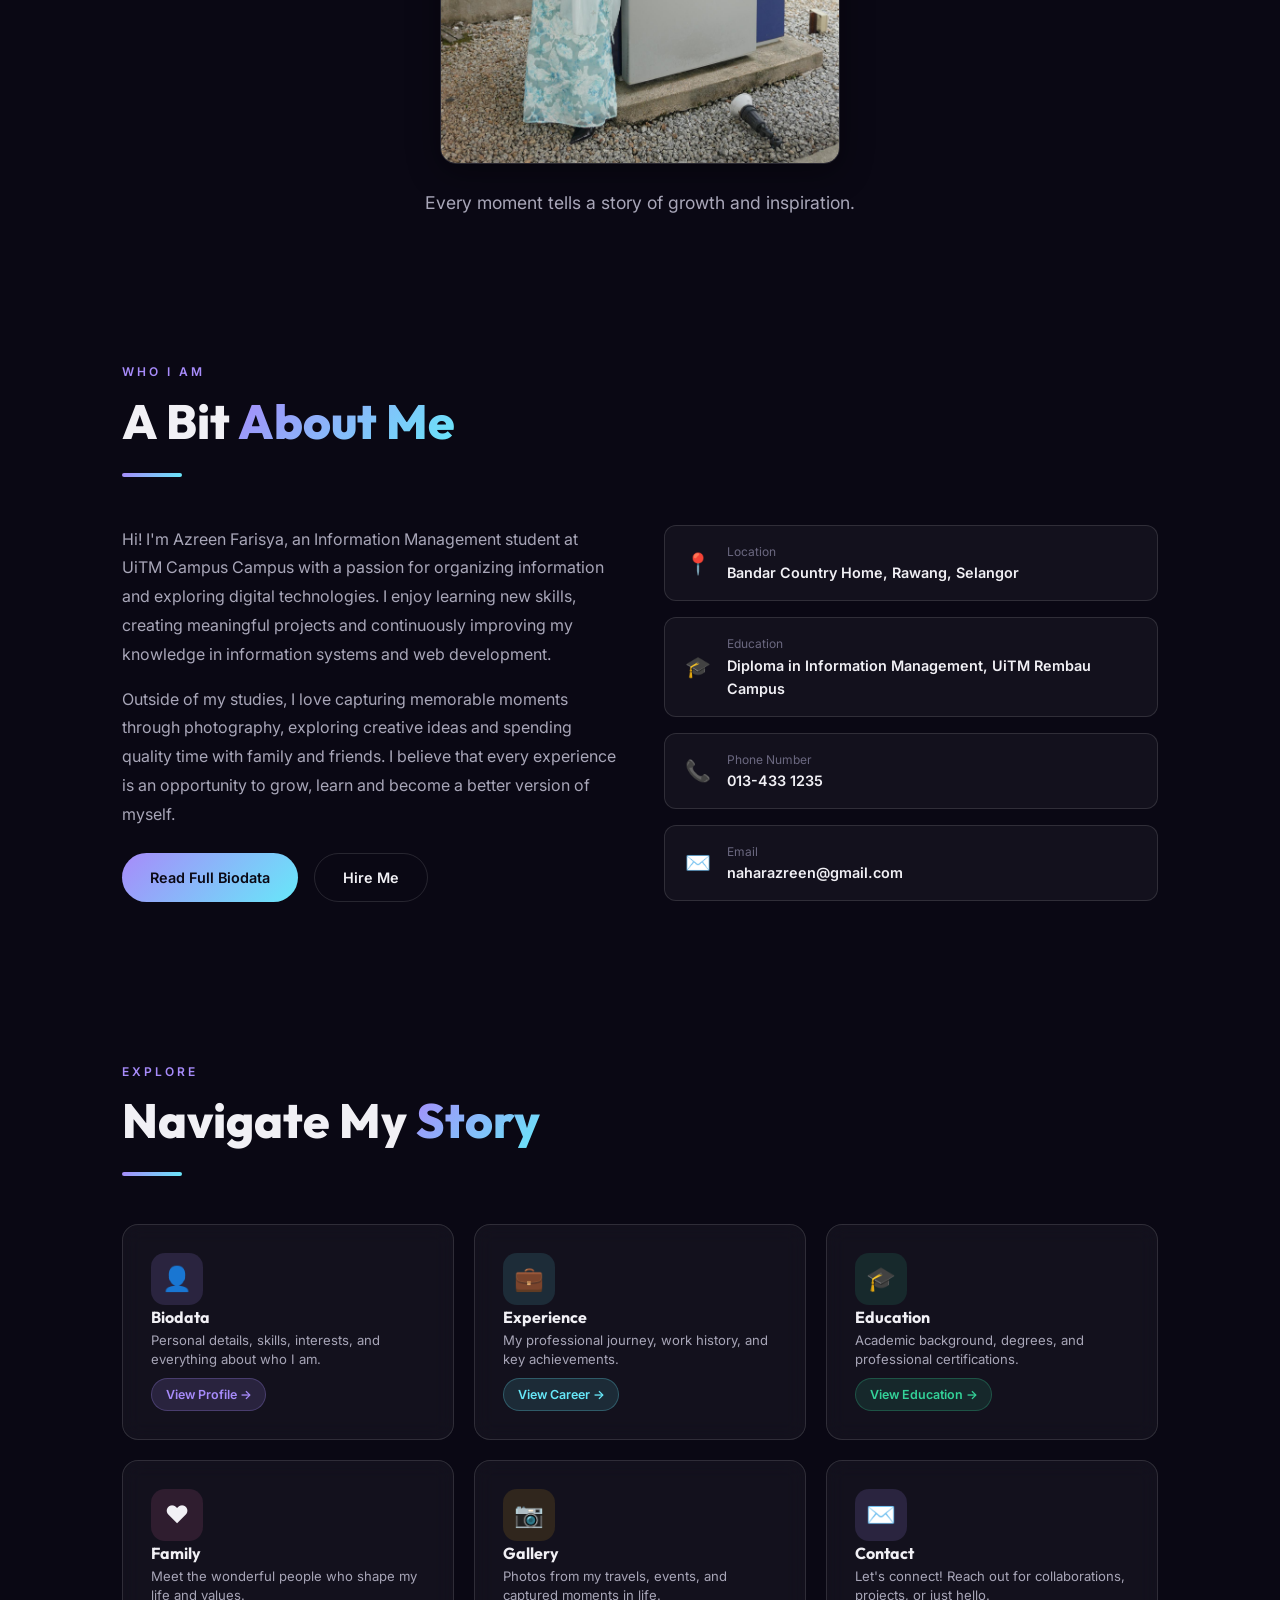
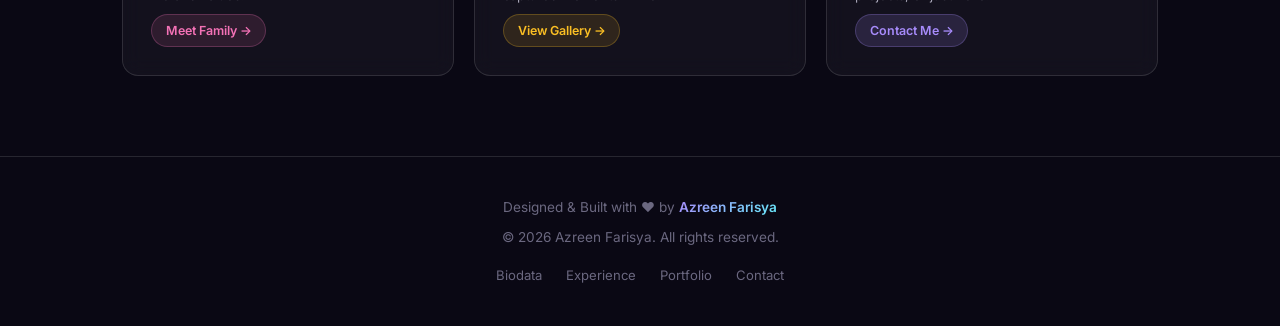
==== commit 169b55d1: "Replace "MP4" to "mp4"" ====
--- a/index.html
+++ b/index.html
@@ -1356,7 +1356,7 @@
             <!-- Video background -->
             <video class="hero-video" autoplay muted loop playsinline>
                 <!-- Replace the src with your own video file or use a public one -->
-                <source src="Video/Home_1.MP4" type="video/mp4">
+                <source src="Video/Home_1.mp4" type="video/mp4">
                 Your browser does not support the video tag.
             </video>
 
@@ -1606,4 +1606,4 @@
     setInterval(updateHeroClock, 1000);
     </script>
 </body>
-</html>+</html>
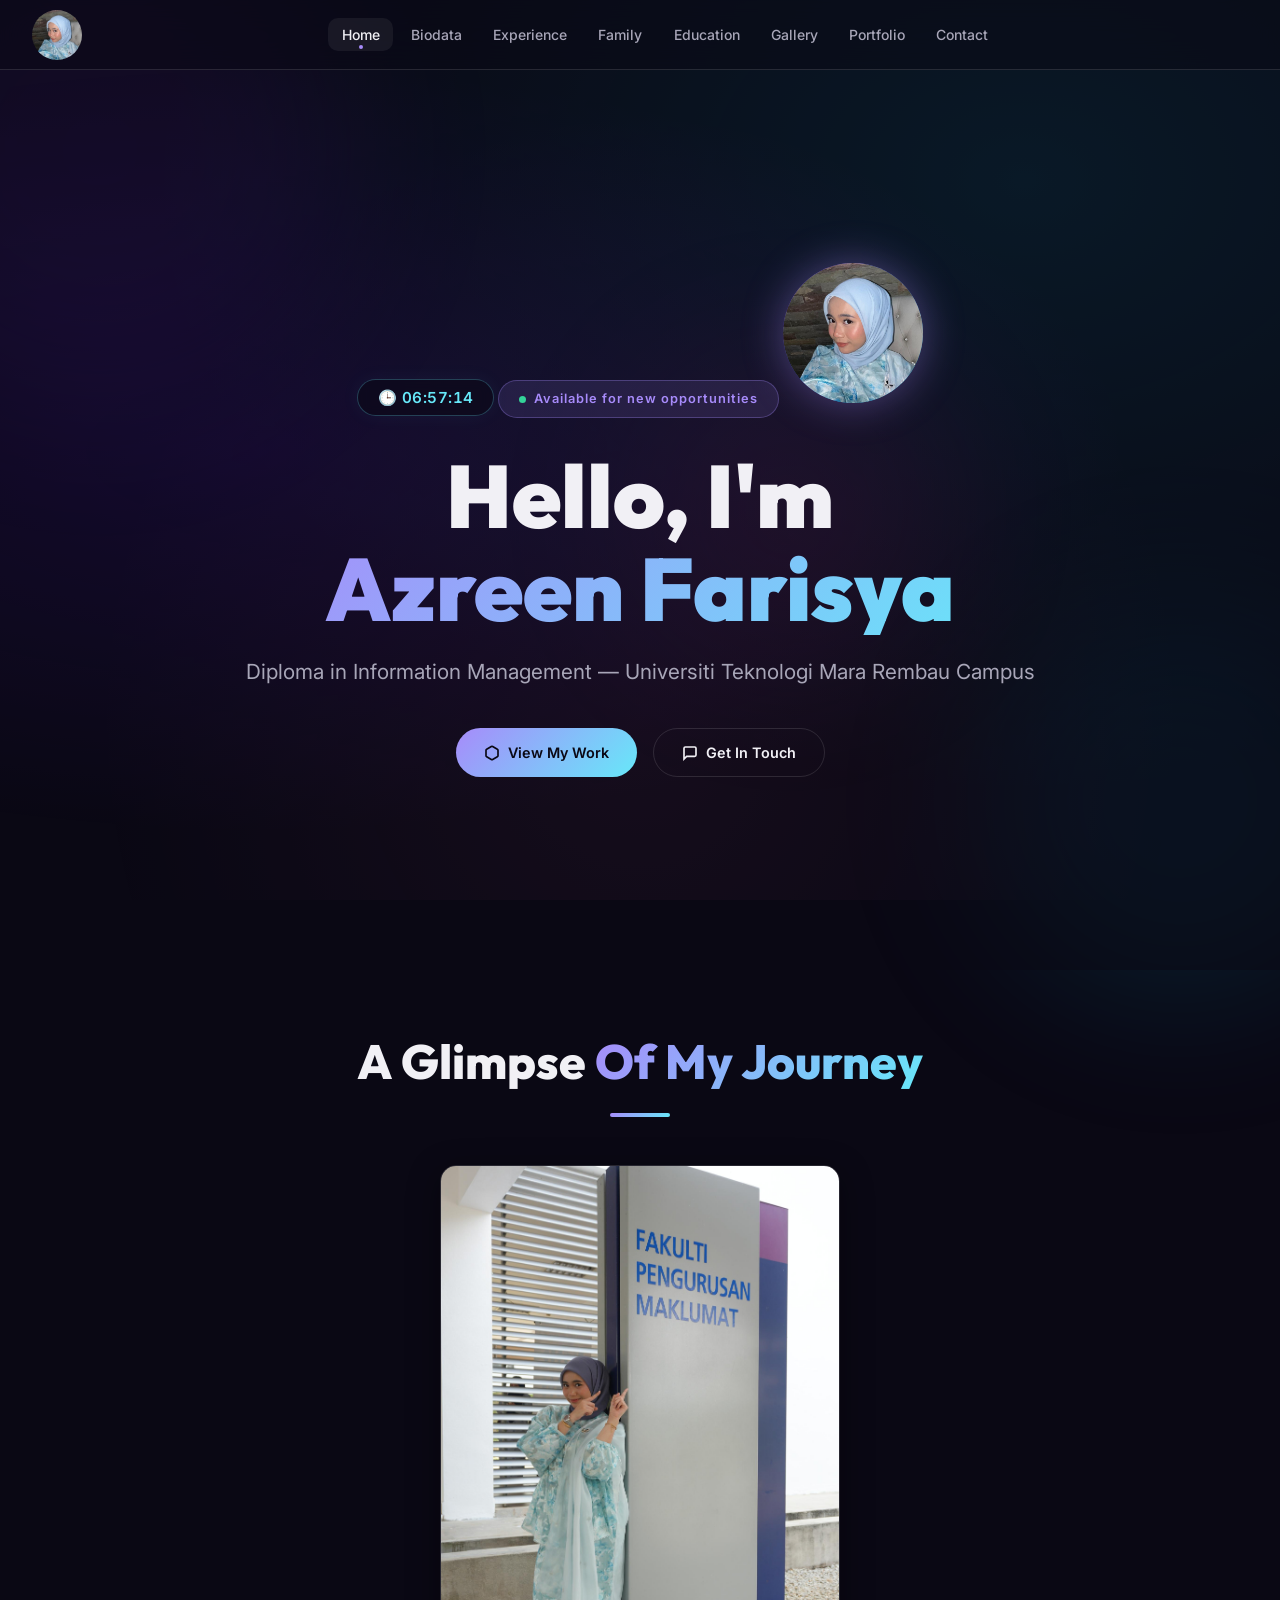
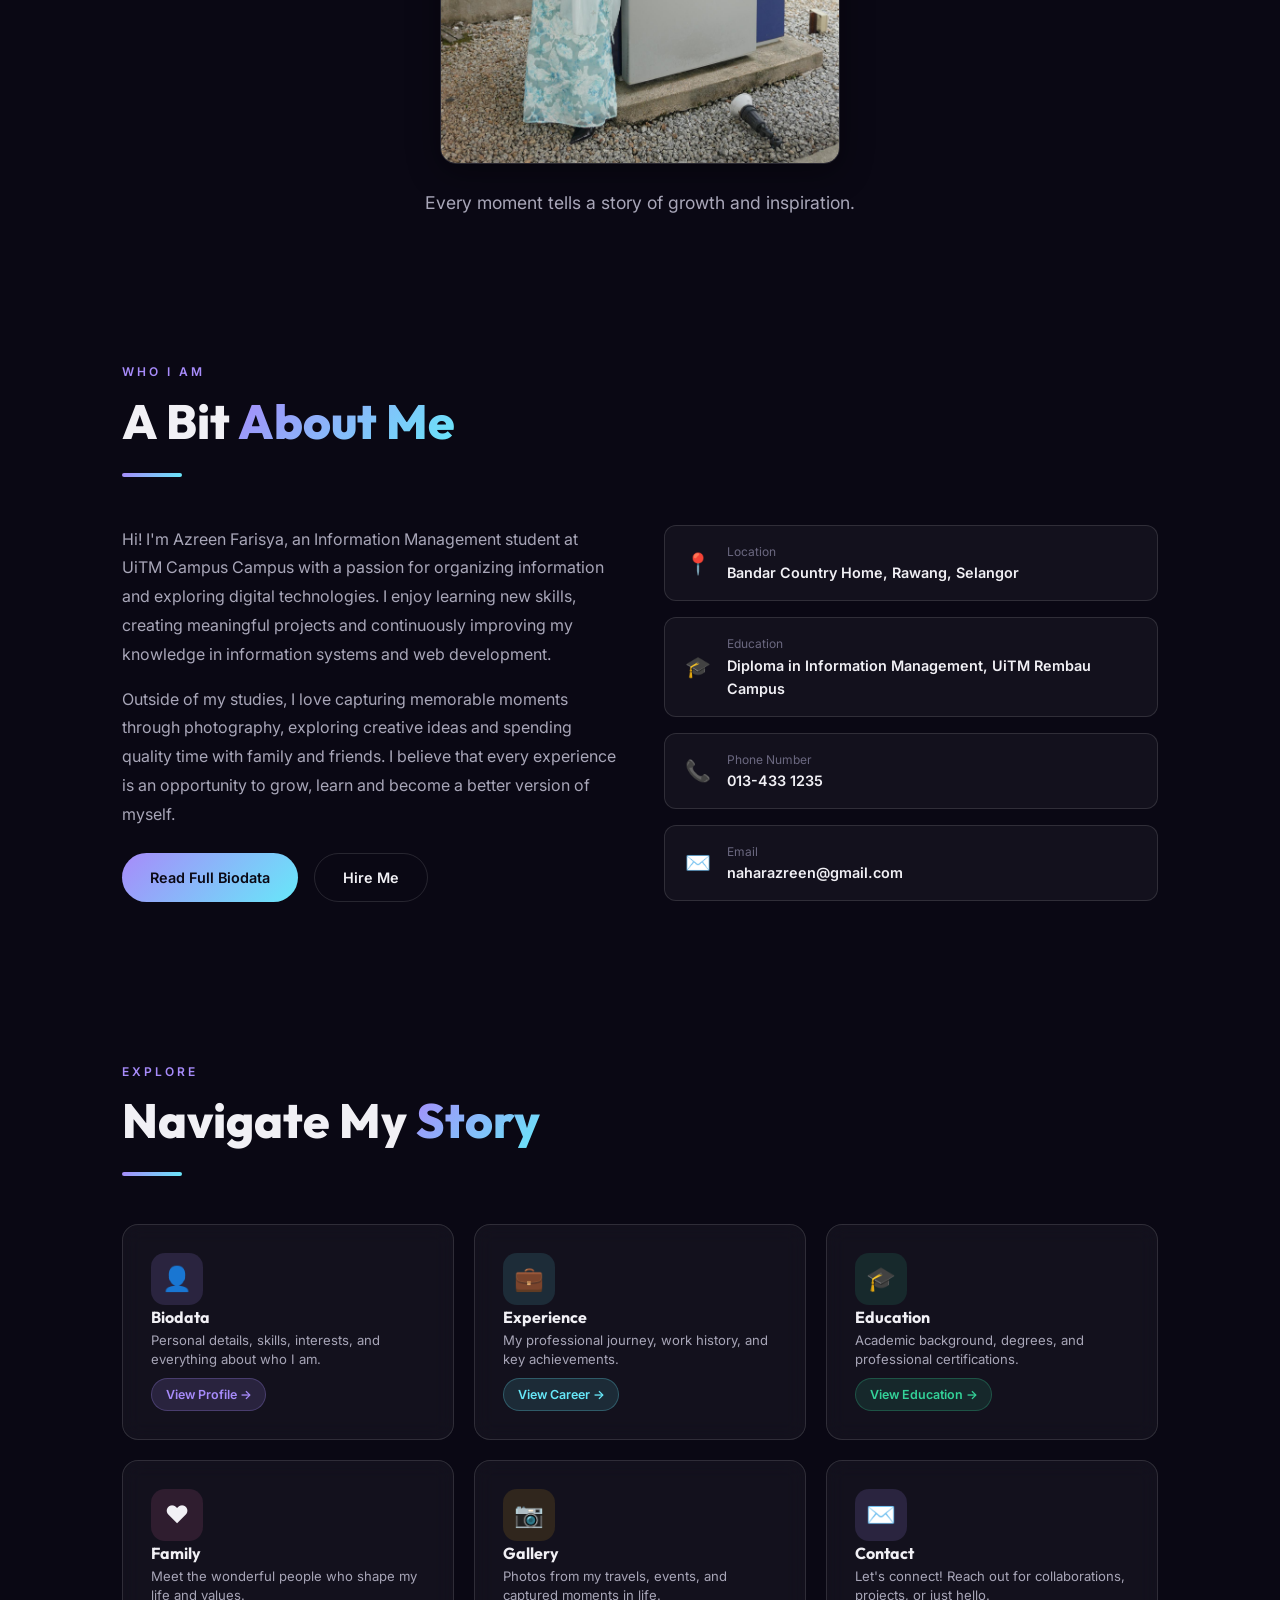
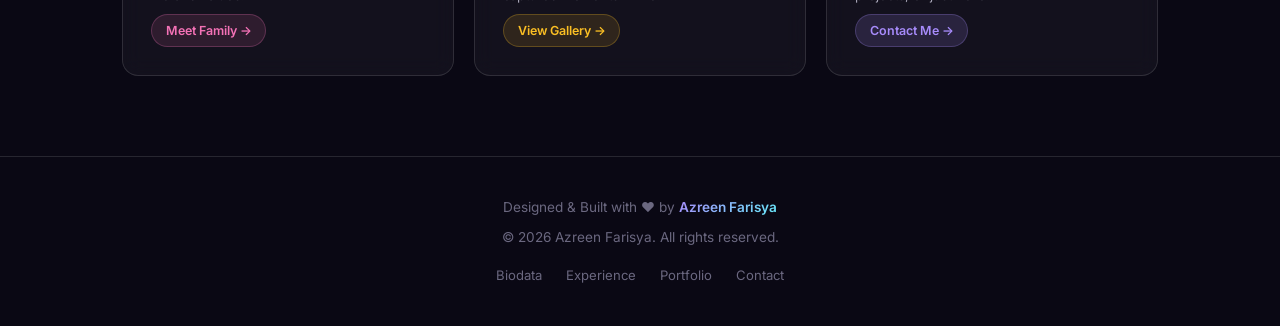
==== commit 765faef9: "Update meta description for personal website" ====
--- a/index.html
+++ b/index.html
@@ -3,7 +3,7 @@
 <head>
     <meta charset="UTF-8" />
     <meta name="viewport" content="width=device-width, initial-scale=1.0" />
-    <meta name="description" content="Alex Morgan — Software Engineer & Creative Mind. Welcome to my personal website." />
+    <meta name="description" content="Azreen Farisya — Software Engineer & Creative Mind. Welcome to my personal website." />
     <title>Azreen Farisya — Personal Website</title>
 
     <!-- ── ALL CSS MERGED INTERNALLY ── -->
